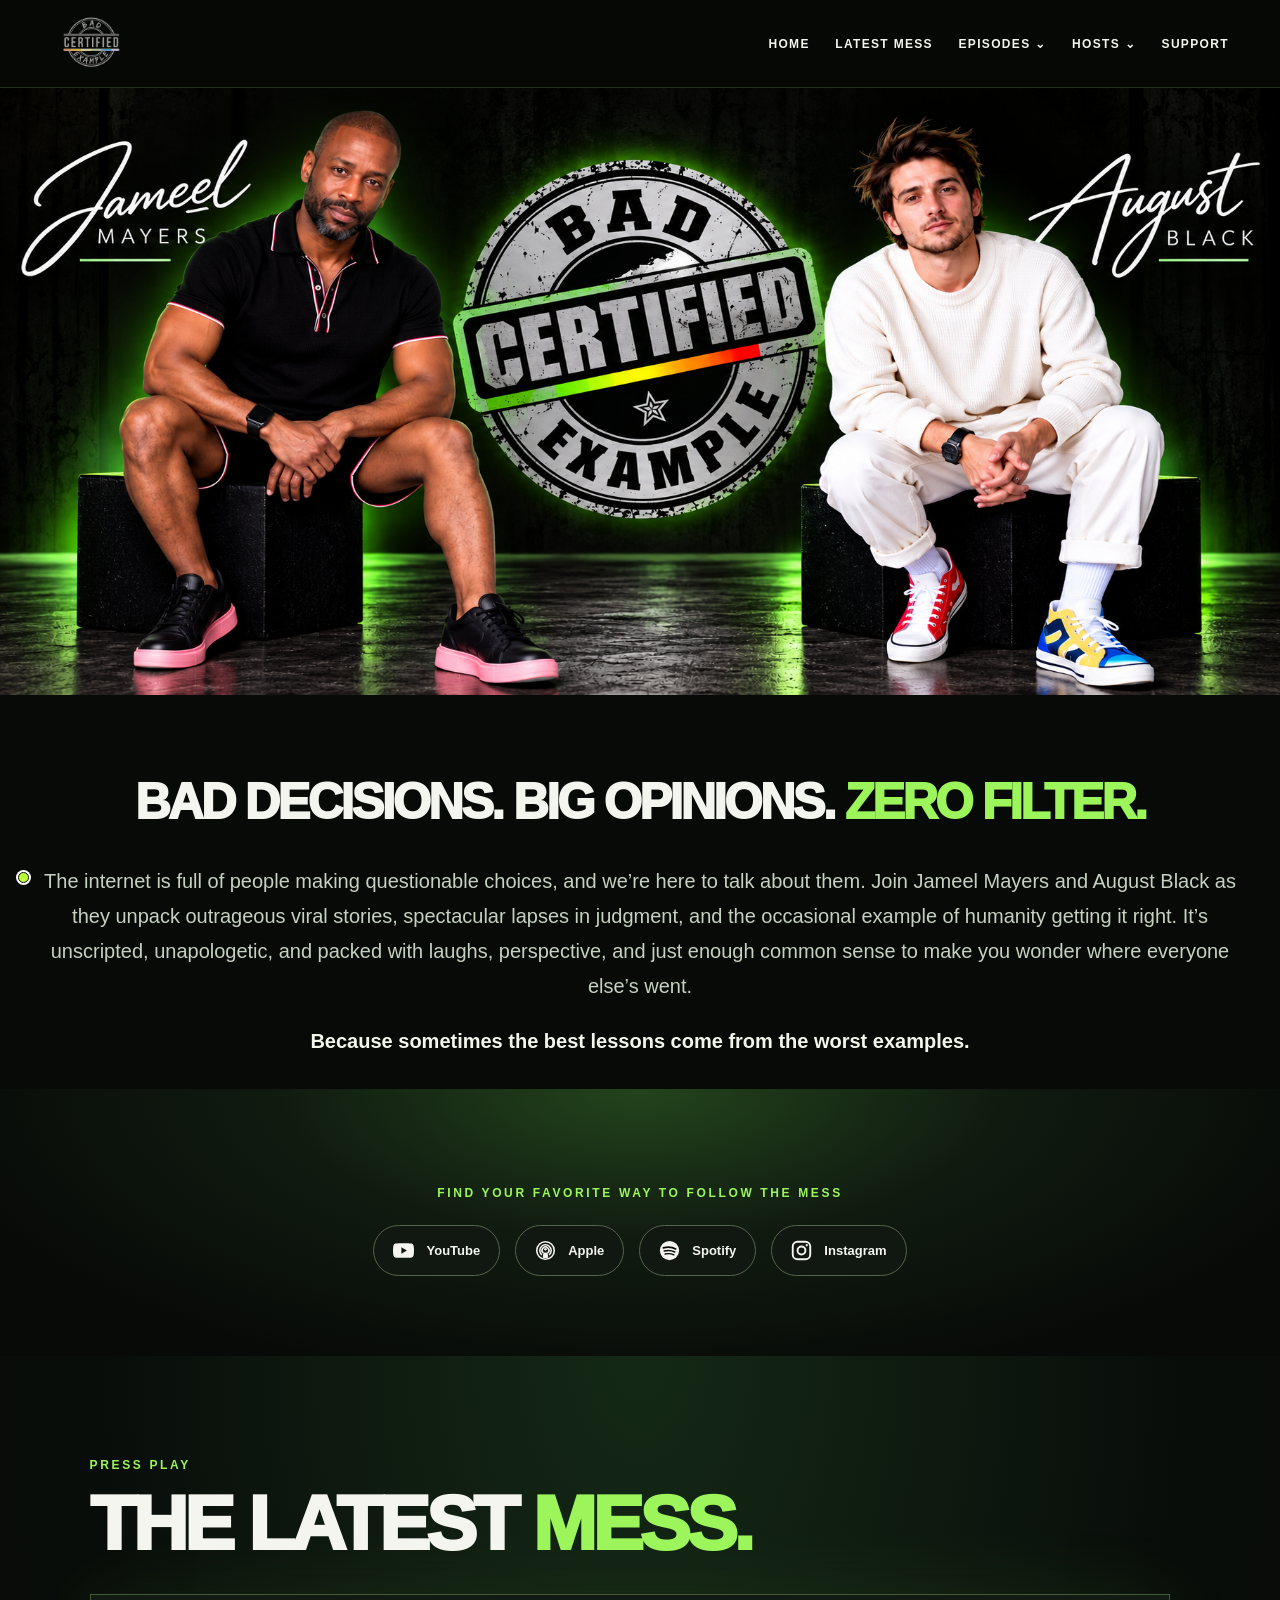
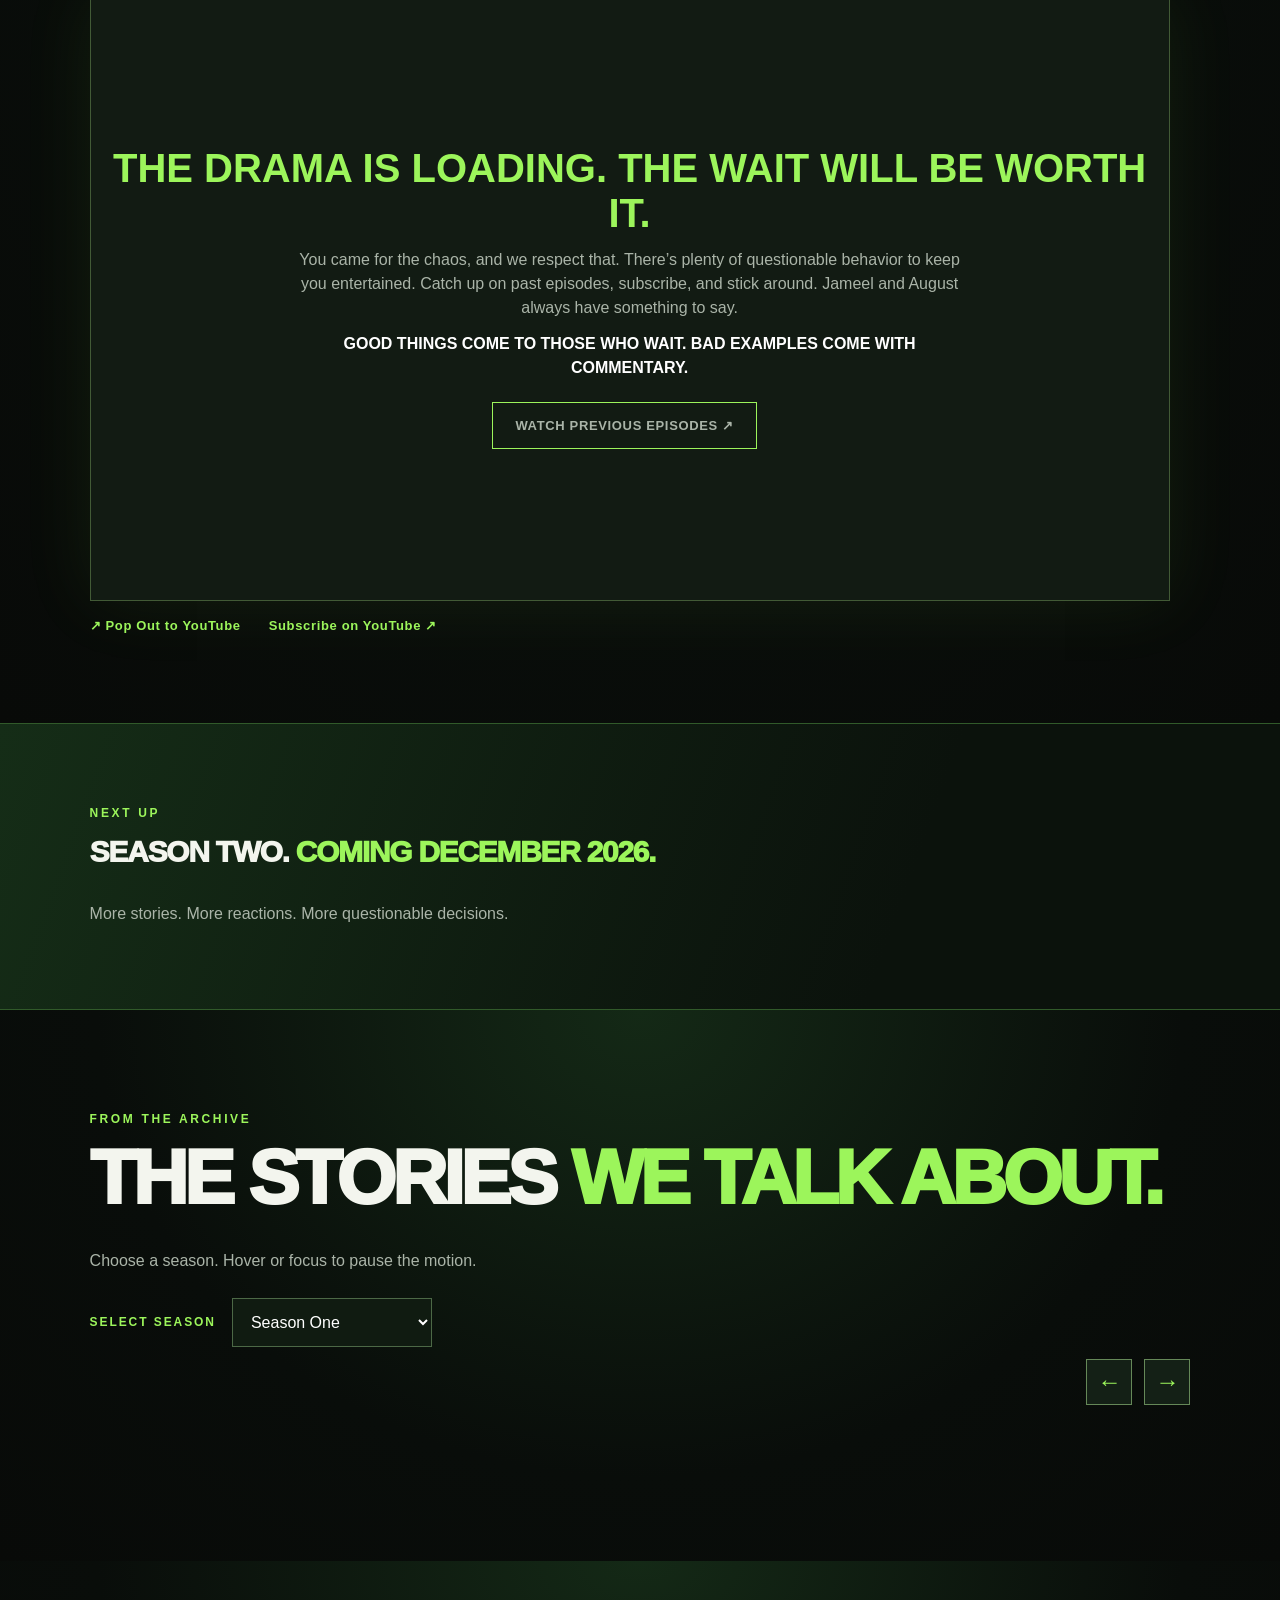
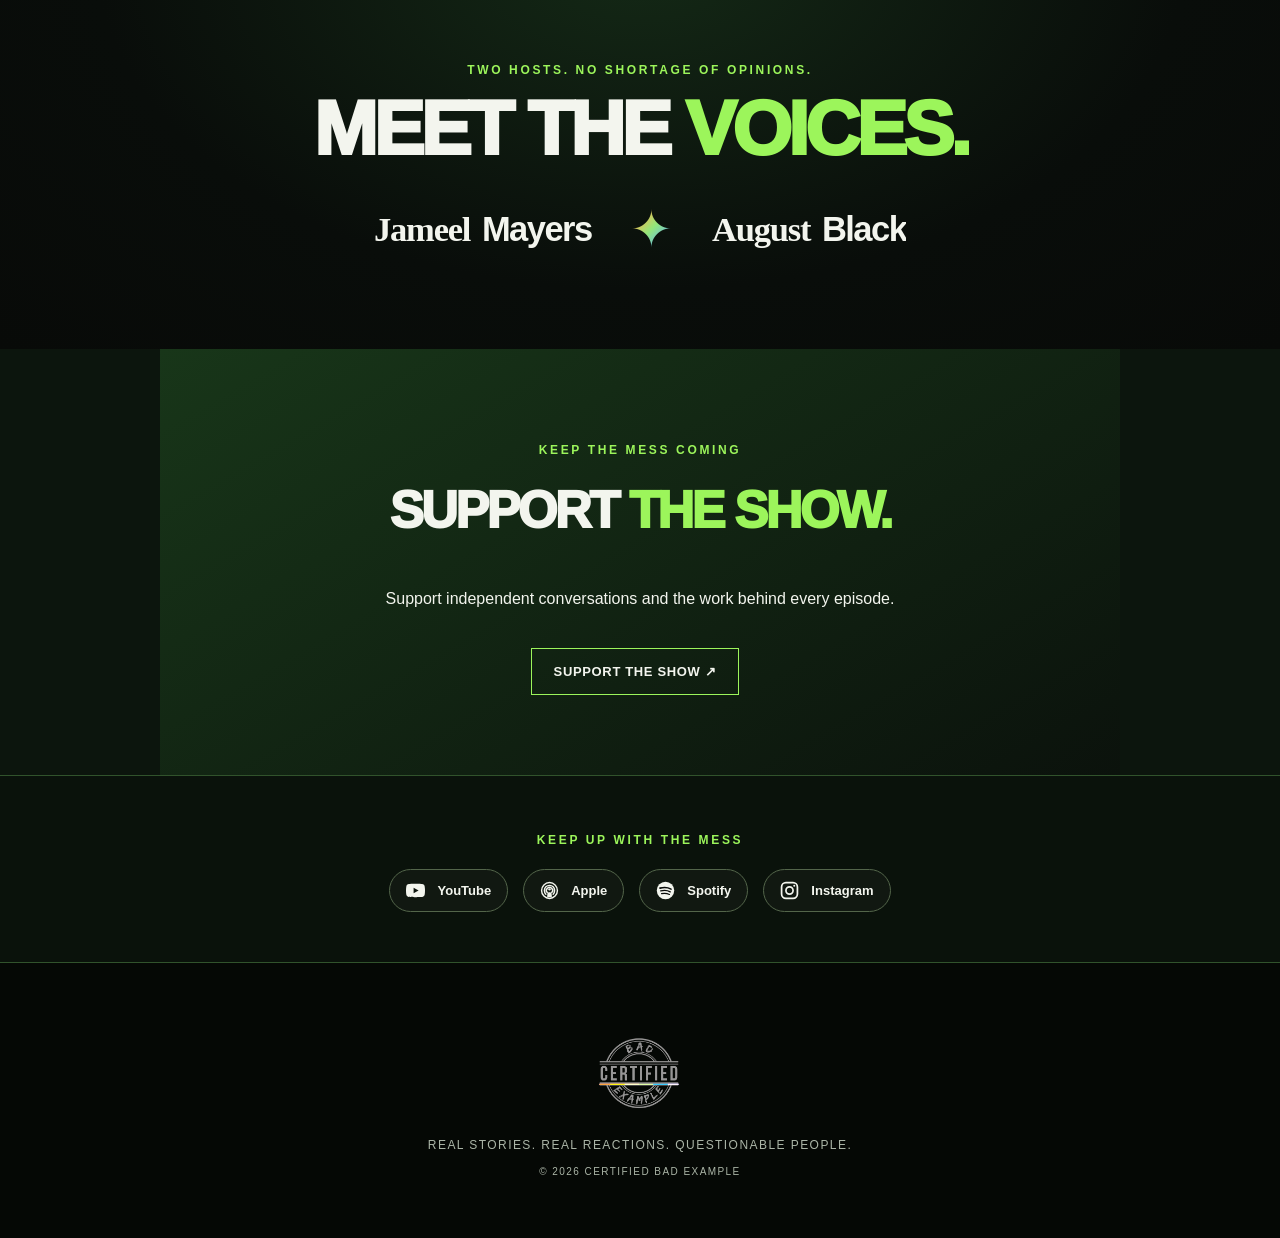
==== index.html @ 328d7a1f "Add files via upload" ====
<!doctype html><html lang="en"><head><meta charset="utf-8"><meta name="viewport" content="width=device-width,initial-scale=1"><meta name="theme-color" content="#080b09"><meta name="description" content="Certified Bad Example — Jameel Mayers and August Black react to real stories and questionable decisions."><title>Certified Bad Example | Podcast</title><link rel="stylesheet" href="styles.css"><link rel="icon" type="image/png" sizes="32x32" href="assets/favicon-32.png?v=14"><link rel="apple-touch-icon" href="assets/favicon-180.png?v=14"></head><body>
<header class="site-header"><a href="index.html#home" class="brand" aria-label="Certified Bad Example home"><img src="assets/logo.png" alt="Certified Bad Example logo"></a><button class="menu-toggle" aria-label="Toggle navigation" aria-controls="nav" aria-expanded="false">☰</button><nav id="nav" aria-label="Main navigation"><a href="index.html#home">Home</a><a href="index.html#latest">Latest Mess</a><div class="nav-group"><button class="nav-drop" type="button" aria-expanded="false" aria-haspopup="true">Episodes <span aria-hidden="true">⌄</span></button><div class="nav-sub" id="season-nav"><a href="index.html#stories">Browse episodes</a><a href="index.html#stories" data-season-nav="1">Season One</a></div></div><div class="nav-group"><button class="nav-drop" type="button" aria-expanded="false" aria-haspopup="true">Hosts <span aria-hidden="true">⌄</span></button><div class="nav-sub"><a class="host-name" href="jameel.html"><span class="first-name">Jameel</span> <span class="last-name">Mayers</span></a><a class="host-name" href="august.html"><span class="first-name">August</span> <span class="last-name">Black</span></a></div></div><a href="support.html">Support</a></nav></header>
<main id="home"><section class="hero reveal"><img class="hero-people" src="assets/hero-banner.png?v=14" alt="Jameel Mayers and August Black with the original Certified Bad Example logo"></section>
<section class="home-intro reveal"><h2>BAD DECISIONS. BIG OPINIONS. <em>ZERO FILTER.</em></h2><p>The internet is full of people making questionable choices, and we’re here to talk about them. Join Jameel Mayers and August Black as they unpack outrageous viral stories, spectacular lapses in judgment, and the occasional example of humanity getting it right. It’s unscripted, unapologetic, and packed with laughs, perspective, and just enough common sense to make you wonder where everyone else’s went.</p><p><strong>Because sometimes the best lessons come from the worst examples.</strong></p></section><section class="social-band reveal"><p>FIND YOUR FAVORITE WAY TO FOLLOW THE MESS</p><div class="socials"><a data-link="youtube" aria-label="YouTube" target="_blank" rel="noopener"><svg class="brand-icon" aria-hidden="true" viewBox="0 0 24 24"><use href="assets/icons.svg#youtube"></use></svg><span>YouTube</span></a><a data-link="apple" aria-label="Apple Podcasts" target="_blank" rel="noopener"><svg class="brand-icon" aria-hidden="true" viewBox="0 0 24 24"><use href="assets/icons.svg#apple"></use></svg><span>Apple</span></a><a data-link="spotify" aria-label="Spotify" target="_blank" rel="noopener"><svg class="brand-icon" aria-hidden="true" viewBox="0 0 24 24"><use href="assets/icons.svg#spotify"></use></svg><span>Spotify</span></a><a data-link="instagram" aria-label="Instagram" target="_blank" rel="noopener"><svg class="brand-icon" aria-hidden="true" viewBox="0 0 24 24"><use href="assets/icons.svg#instagram"></use></svg><span>Instagram</span></a></div></section>
<section class="section reveal" id="latest"><p class="eyebrow">PRESS PLAY</p><h1>THE LATEST <em>MESS.</em></h1><div class="video-shell" id="latest-video"><div class="video-placeholder"><strong>GETTING THE LATEST EPISODE…</strong><p><a data-link="youtube" target="_blank" rel="noopener" class="button">WATCH ON YOUTUBE ↗</a></p></div></div><div id="latest-actions" class="latest-actions"><a data-link="youtube" target="_blank" rel="noopener">↗ Pop Out to YouTube</a> <a href="https://www.youtube.com/@CertifiedBadExample_Podcast?sub_confirmation=1" target="_blank" rel="noopener">Subscribe on YouTube ↗</a></div></section>
<section class="season reveal"><p class="eyebrow">NEXT UP</p><h2>SEASON TWO. <em>COMING DECEMBER 2026.</em></h2><p>More stories. More reactions. More questionable decisions.</p></section>
<section class="section reveal" id="stories"><p class="eyebrow">FROM THE ARCHIVE</p><h2>THE STORIES <em>WE TALK ABOUT.</em></h2><p class="subtle">Choose a season. Hover or focus to pause the motion.</p><div class="season-picker"><label for="season-select">SELECT SEASON</label><select id="season-select" aria-label="Choose podcast season"><option value="1">Season One</option></select></div><div class="carousel-controls"><button type="button" id="episode-prev" aria-label="Previous episodes">←</button><button type="button" id="episode-next" aria-label="Next episodes">→</button></div><div class="marquee" aria-label="Podcast episode carousel" tabindex="0"><div class="marquee-track" id="episode-track"></div></div><p class="subtle" id="episode-status" role="status"></p></section>
<section class="section hosts reveal" id="hosts"><p class="eyebrow">TWO HOSTS. NO SHORTAGE OF OPINIONS.</p><h2>MEET THE <em>VOICES.</em></h2><div class="host-links"><a class="host-name" href="jameel.html"><span class="first-name">Jameel</span> <span class="last-name">Mayers</span></a><span class="queer-symbol" aria-hidden="true">✦</span><a class="host-name" href="august.html"><span class="first-name">August</span> <span class="last-name">Black</span></a></div></section>
<section class="bottom-grid single-panel"><div class="panel reveal" id="support"><p class="eyebrow">KEEP THE MESS COMING</p><h2>SUPPORT <em>THE SHOW.</em></h2><p>Support independent conversations and the work behind every episode.</p><a class="button" href="support.html">SUPPORT THE SHOW ↗</a></div></section></main>
<div class="footer-follow"><p class="eyebrow">KEEP UP WITH THE MESS</p><div class="socials footer-socials"><a data-link="youtube" aria-label="YouTube" target="_blank" rel="noopener"><svg class="brand-icon" aria-hidden="true" viewBox="0 0 24 24"><use href="assets/icons.svg#youtube"></use></svg><span>YouTube</span></a><a data-link="apple" aria-label="Apple Podcasts" target="_blank" rel="noopener"><svg class="brand-icon" aria-hidden="true" viewBox="0 0 24 24"><use href="assets/icons.svg#apple"></use></svg><span>Apple</span></a><a data-link="spotify" aria-label="Spotify" target="_blank" rel="noopener"><svg class="brand-icon" aria-hidden="true" viewBox="0 0 24 24"><use href="assets/icons.svg#spotify"></use></svg><span>Spotify</span></a><a data-link="instagram" aria-label="Instagram" target="_blank" rel="noopener"><svg class="brand-icon" aria-hidden="true" viewBox="0 0 24 24"><use href="assets/icons.svg#instagram"></use></svg><span>Instagram</span></a></div></div><footer><img src="assets/logo.png" alt="Certified Bad Example"><p>REAL STORIES. REAL REACTIONS. QUESTIONABLE PEOPLE.</p><small>© <span id="year"></span> CERTIFIED BAD EXAMPLE</small></footer><script src="site-config.js"></script><script src="script.js"></script><a href="/links/" aria-label="Open links page" title="Links" style="position:fixed;left:8px;bottom:8px;width:30px;height:30px;display:flex;align-items:center;justify-content:center;z-index:99999;text-decoration:none"><span aria-hidden="true" style="width:11px;height:11px;background:#b9ff39;border:1px solid #111;border-radius:50%;box-shadow:0 0 0 2px #fff;display:block"></span></a></body></html>
---- styles.css ----
:root{--bg:#080a08;--green:#9cf55b;--text:#f3f5ee;--muted:#aab4a8}*{box-sizing:border-box}html{scroll-behavior:smooth}body{margin:0;background:var(--bg);color:var(--text);font-family:Arial,Helvetica,sans-serif}a{color:inherit;text-decoration:none}.site-header{height:88px;display:flex;align-items:center;justify-content:space-between;padding:8px clamp(18px,4vw,70px);background:#070907ed;position:sticky;top:0;z-index:10;border-bottom:1px solid #24301f}.brand img{height:70px;width:82px;object-fit:contain;filter:brightness(1.75)}nav{display:flex;gap:clamp(10px,2vw,30px);align-items:center}nav a{font-size:12px;text-transform:uppercase;letter-spacing:.11em;font-weight:800}nav a:hover,.host-links a:hover{color:var(--green)}.menu-toggle{display:none}.hero{position:relative;line-height:0}.hero>img{width:100%;display:block}.hero-floor{position:absolute;left:0;right:0;bottom:-120px;height:190px;pointer-events:none;background:linear-gradient(180deg,transparent 0%,#264e1b77 27%,#18341770 55%,#080a08 100%);filter:blur(18px)}.social-band{position:relative;padding:85px 20px 80px;text-align:center;background:radial-gradient(ellipse at top,#23441c 0%,#101b10 40%,#080a08 80%)}.social-band>p,.eyebrow{color:var(--green);font-weight:800;letter-spacing:.22em;font-size:12px}.socials{display:flex;justify-content:center;gap:15px;flex-wrap:wrap;margin-top:25px}.socials a{display:flex;align-items:center;gap:12px;border:1px solid #53654a;padding:14px 19px;border-radius:40px;font-size:20px;background:#111811}.socials span{font-size:13px;font-weight:700}.socials a:hover,.button:hover{background:var(--green);color:#071007}.unconfigured{opacity:.55;cursor:default}.section{padding:90px clamp(22px,7vw,130px);background:radial-gradient(ellipse at 50% 0%,#142916 0%,#090d0a 60%,#080a08 100%)}h1,h2{font-size:clamp(38px,6vw,92px);line-height:.97;letter-spacing:-.055em;margin:14px 0 34px;font-weight:950}h1 em,h2 em{color:var(--green);font-style:normal}.video-shell{max-width:1080px;aspect-ratio:16/9;background:#121b13;border:1px solid #425a36;box-shadow:0 0 70px #80e84a15}.video-shell iframe{width:100%;height:100%;border:0}.video-placeholder{height:100%;display:flex;flex-direction:column;justify-content:center;align-items:center;text-align:center;padding:20px;color:var(--muted)}.video-placeholder strong{color:var(--text);font-size:clamp(20px,3vw,42px)}.video-placeholder p{max-width:470px;line-height:1.5}.season{padding:70px 7vw;background:linear-gradient(110deg,#152d17,#0b120c 70%);border-top:1px solid #315a2a;border-bottom:1px solid #315a2a}.season h2{font-size:clamp(35px,5vw,74px)}.season p:last-child{color:var(--muted)}.subtle{color:var(--muted);line-height:1.6}.marquee{overflow:hidden;mask-image:linear-gradient(90deg,transparent,#000 6%,#000 94%,transparent);padding:25px 0}.marquee-track{display:flex;width:max-content;gap:20px;animation:drift 65s linear infinite}.marquee:hover .marquee-track,.marquee:focus-within .marquee-track{animation-play-state:paused}.episode-card{display:flex;flex-direction:column;justify-content:space-between;flex:none;width:260px;min-height:200px;padding:25px;background:linear-gradient(140deg,#213e20,#0d150f 70%);border:1px solid #49683e;transition:transform .2s;outline-offset:4px}.episode-card small{font-size:11px;color:var(--green);letter-spacing:.1em}.episode-card strong{font-size:28px;line-height:1.1}.episode-card:hover,.episode-card:focus{animation:giggle .38s ease-in-out 2;border-color:var(--green)}@keyframes drift{to{transform:translateX(-50%)}}@keyframes giggle{0%,100%{transform:rotate(0)}25%{transform:rotate(-2deg) translateY(-4px)}75%{transform:rotate(2deg) translateY(-3px)}}.hosts{text-align:center}.host-links{display:flex;justify-content:center;gap:clamp(20px,6vw,100px);flex-wrap:wrap}.host-links a{font-family:Georgia,serif;font-style:italic;font-size:clamp(26px,4vw,56px)}.host-links span{font-style:normal;font-size:.65em;letter-spacing:.09em}.bottom-grid{display:grid;grid-template-columns:1fr 1fr}.panel{padding:80px 7vw;min-height:380px;background:linear-gradient(150deg,#183619,#0b120c)}.panel+ .panel{background:#111611}.panel h2{font-size:clamp(38px,4vw,64px)}.panel p{line-height:1.6}.button{display:inline-block;border:1px solid var(--green);padding:15px 22px;margin:10px 10px 0 0;font-size:13px;font-weight:800;letter-spacing:.05em}.support-links{display:flex;flex-wrap:wrap}footer{text-align:center;padding:60px 20px;border-top:1px solid #31532c;background:#050805;color:#abb5a7;font-size:12px;letter-spacing:.12em}footer img{width:100px;filter:brightness(1.7)}.reveal{transition:opacity .8s ease,filter .8s ease,transform .8s ease;opacity:.35;filter:blur(5px);transform:translateY(18px)}.reveal.in-view{opacity:1;filter:blur(0);transform:translateY(0)}.inner{max-width:760px;margin:70px auto;padding:0 24px}.inner p{color:var(--muted);line-height:1.7}.back{color:var(--green);font-weight:bold}.form-grid{display:grid;gap:20px}label{display:grid;gap:7px;font-weight:700}input,select,textarea{width:100%;padding:14px;background:#101b11;border:1px solid #4c6846;color:white;font:inherit}textarea{min-height:110px}button.button{color:white;background:transparent;cursor:pointer}button.button:hover{color:black;background:var(--green)}@media(max-width:760px){.site-header{height:76px}.brand img{height:60px}.menu-toggle{display:block;color:white;background:none;border:0;font-size:25px}nav{display:none;position:absolute;top:76px;left:0;right:0;background:#0b130b;padding:24px;flex-direction:column;align-items:stretch}nav.open{display:flex}.hero-floor{bottom:-75px;height:110px}.social-band{padding:55px 15px}.section{padding:65px 22px}.bottom-grid{grid-template-columns:1fr}.panel{padding:55px 22px;min-height:0}.episode-card{width:210px;min-height:175px}.episode-card strong{font-size:23px}}@media(prefers-reduced-motion:reduce){*,*:before,*:after{animation:none!important;transition:none!important;scroll-behavior:auto!important}.reveal{opacity:1;filter:none;transform:none}}

/* V06 navigation, official platform marks, archive artwork and responsive interactions */
.nav-group{position:relative}.nav-drop{border:0;background:none;color:inherit;font:800 12px Arial,sans-serif;letter-spacing:.11em;text-transform:uppercase;cursor:pointer;padding:14px 0}.nav-drop:hover,.nav-drop[aria-expanded="true"]{color:var(--green)}.nav-sub{display:none;position:absolute;top:100%;left:-15px;min-width:190px;padding:10px;background:#101a10;border:1px solid #45653a;box-shadow:0 12px 30px #0008;z-index:12}.nav-group.open .nav-sub{display:grid;animation:menuIn .16s ease-out}.nav-sub a{padding:12px 14px;white-space:nowrap}.nav-sub a:hover{background:#223b20}@keyframes menuIn{from{opacity:0;transform:translateY(-5px)}to{opacity:1;transform:translateY(0)}}
.brand-icon{width:21px;height:21px;display:block;flex:none}.socials a{font-size:14px;transition:background .2s,color .2s,transform .2s}.socials a:hover{transform:translateY(-2px)}.footer-follow{padding:45px 20px 50px;text-align:center;background:#0a120b;border-top:1px solid #31532c}.footer-socials{margin-top:22px}.footer-socials a{padding:11px 16px}.footer-socials .brand-icon{width:19px;height:19px}
.season-picker{display:flex;align-items:center;gap:16px;flex-wrap:wrap;margin-top:24px}.season-picker label{color:var(--green);font-size:12px;letter-spacing:.16em}.season-picker select{width:auto;min-width:200px;border-radius:0;cursor:pointer}.marquee-track.no-motion{animation:none}.episode-card{padding:0;width:295px;min-height:360px;justify-content:flex-start;overflow:hidden}.episode-art{width:100%;height:165px;background:radial-gradient(circle at 50% 50%,#355e2c,#0d140d);overflow:hidden}.episode-art img{width:100%;height:100%;object-fit:cover;display:block}.episode-copy{padding:18px 19px 22px;display:grid;gap:12px}.episode-card strong{font-size:22px;line-height:1.14}.episode-card p{font-size:13px;color:var(--muted);line-height:1.45;margin:0;display:-webkit-box;-webkit-line-clamp:3;-webkit-box-orient:vertical;overflow:hidden}.host-links a{font-style:normal;font-family:Georgia,serif;font-weight:600;display:inline-flex;align-items:center;gap:15px}.host-links .queer-symbol{font-size:.65em;letter-spacing:0;color:var(--green);background:linear-gradient(135deg,#ff5e67,#f9b74d,#92e67a,#65b9ed,#a77afa);background-clip:text;-webkit-background-clip:text;-webkit-text-fill-color:transparent}
@media(max-width:760px){.nav-group{width:100%}.nav-drop{text-align:left;width:100%}.nav-sub{position:static;box-shadow:none;margin:4px 0 8px}.episode-card{width:245px;min-height:335px}.episode-art{height:140px}.host-links a{font-size:clamp(24px,6vw,36px)}}

/* V07 */
.home-intro{max-width:1050px;margin:0 auto;padding:65px 25px 10px;text-align:center}.home-intro h2{font-size:clamp(28px,4vw,54px);line-height:1.12}.home-intro p{font-size:clamp(16px,1.6vw,20px);line-height:1.75;color:#c6d1c1}.home-intro strong{color:#f2f6eb}.latest-actions{display:flex;gap:28px;flex-wrap:wrap;margin-top:17px}.latest-actions a,.follow-links a{color:var(--green);font-weight:800;font-size:13px;letter-spacing:.05em}.latest-actions a:hover,.follow-links a:hover{text-decoration:underline}.host-links{align-items:center;gap:clamp(15px,3vw,45px)}.host-links>.queer-symbol{font-size:clamp(35px,4vw,66px);background:linear-gradient(135deg,#ff5e67,#f9b74d,#92e67a,#65b9ed,#a77afa);background-clip:text;-webkit-background-clip:text;-webkit-text-fill-color:transparent}.host-links a{font-size:clamp(27px,3.7vw,54px)}.episode-card{width:235px;min-height:290px}.episode-art{height:150px}.episode-art img{object-fit:contain}.episode-copy{padding:12px 14px 15px;gap:8px}.episode-card strong{font-size:18px}.episode-card p{font-size:12px}.inner.wide{max-width:980px}.inner h3{color:var(--green);font-size:clamp(18px,2.4vw,28px);line-height:1.3}.inner>p{font-size:17px}.fields-grid{display:grid;grid-template-columns:repeat(2,minmax(0,1fr));gap:22px}.fields-grid .span-2{grid-column:1/-1}.fields-grid label{font-size:14px}.fields-grid textarea{min-height:150px;resize:vertical}.fields-grid input,.fields-grid textarea,.fields-grid select{border-radius:3px}.follow-links{display:flex;flex-direction:column;gap:14px;padding:22px 0}.fineprint{font-size:13px!important}.form-status{color:var(--green)!important}.captcha-wrap{margin-top:8px}.captcha-hint{font-size:12px!important}.hp{position:absolute;left:-9999px;width:1px;height:1px;overflow:hidden}.submission-toast{position:fixed;left:clamp(12px,4vw,60px);right:clamp(12px,4vw,60px);bottom:20px;max-width:850px;margin:auto;padding:26px 50px 26px 28px;background:#142315;border:1px solid var(--green);box-shadow:0 10px 50px #000c;z-index:99;transform:translateY(calc(100% + 40px));opacity:0;pointer-events:none;transition:transform .4s,opacity .4s}.submission-toast.visible{transform:translateY(0);opacity:1;pointer-events:auto}.submission-toast strong{color:var(--green);font-size:19px}.submission-toast p{line-height:1.6;margin-bottom:0}.submission-toast a{color:var(--green);text-decoration:underline}.toast-close{position:absolute;top:8px;right:13px;font-size:28px;background:none;color:white;border:0;cursor:pointer}button:disabled{opacity:.6;cursor:wait}
@media(max-width:760px){.host-links{flex-direction:column;gap:5px}.fields-grid{grid-template-columns:1fr}.fields-grid .span-2{grid-column:auto}.latest-actions{gap:16px}.submission-toast{padding:18px 34px 18px 18px;max-height:70vh;overflow:auto}}

/* V08: accessible, resilient layout */
.home-intro{max-width:none;width:100%;padding-inline:clamp(12px,2vw,35px)}
.home-intro h2{white-space:nowrap;letter-spacing:-.055em;font-size:clamp(9px,3.85vw,75px);margin-inline:auto}
.bottom-grid.single-panel{display:flex;justify-content:center;background:#0c150d}.bottom-grid.single-panel .panel{width:min(100%,960px);min-height:300px;display:flex;flex-direction:column;align-items:center;text-align:center;justify-content:center}.bottom-grid.single-panel .panel p{max-width:630px}.bottom-grid.single-panel .panel .button{margin-top:20px}
.host-links{flex-wrap:nowrap}.host-links .host-name{display:inline-flex;gap:.22em;white-space:nowrap;transform-origin:center;will-change:transform}.host-links .first-name{font-family:Georgia,serif;font-style:italic;font-weight:700}.host-links .last-name{font-family:Arial,Helvetica,sans-serif;font-style:normal;font-weight:900;letter-spacing:-.055em}.host-links .host-name:hover,.host-links .host-name:focus-visible{animation:host-spin 1.2s ease-in-out 1}.host-links .queer-symbol{flex:none}@keyframes host-spin{to{transform:rotate(720deg)}}
.marquee{overflow-x:auto;overflow-y:hidden;scrollbar-width:thin;mask-image:none;scroll-snap-type:x proximity}.marquee-track{width:max-content;animation:none!important;gap:16px;transform:none!important}.episode-card{scroll-snap-align:start;flex:none;width:235px;min-height:290px}.episode-art{height:150px}.episode-art img{object-fit:contain}.carousel-controls{display:flex;justify-content:flex-end;gap:12px;margin-top:12px}.carousel-controls button{border:1px solid #658858;background:#142016;color:var(--green);width:46px;height:46px;font-size:24px;cursor:pointer}.carousel-controls button:hover{background:var(--green);color:#071007}
.video-placeholder{gap:12px}.video-placeholder strong{font-size:clamp(20px,3.2vw,40px);color:var(--green)}.video-placeholder p{margin:0;max-width:680px}.video-placeholder .video-tagline{color:white;font-weight:800}.video-placeholder .button{margin-top:10px}
@media(max-width:760px){.host-links{flex-direction:column;gap:9px}.host-links .host-name{font-size:clamp(24px,6vw,38px)}.home-intro h2{font-size:clamp(9px,3.75vw,30px)}.bottom-grid.single-panel .panel{padding:65px 22px}}
@media(prefers-reduced-motion:reduce){.host-links .host-name:hover,.host-links .host-name:focus-visible{animation:none}}
/* Content must remain visible even if observer scripts or animation initialization fail. */
.reveal{opacity:1!important;filter:none!important;transform:none!important}

/* V09 cinematic host names */
.host-links .host-name{position:relative;overflow:hidden;isolation:isolate;font-size:clamp(28px,4.15vw,62px);text-decoration:none;animation:none!important;transition:filter .25s ease}
.host-links .first-name{font-family:Georgia,'Times New Roman',serif;font-style:normal;font-weight:700;letter-spacing:-.035em}
.host-links .last-name{font-family:'Arial Narrow',Impact,Arial,sans-serif;font-style:normal;font-weight:800;letter-spacing:-.045em}
.host-links .host-name::after{content:'';position:absolute;inset:0;pointer-events:none;background:linear-gradient(105deg,transparent 35%,rgba(255,249,214,.05) 43%,rgba(255,242,183,.72) 49%,rgba(255,255,255,.85) 50%,rgba(255,242,183,.15) 56%,transparent 64%);transform:translateX(-160%);mix-blend-mode:screen}
.host-links .host-name:hover::after,.host-links .host-name:focus-visible::after{animation:host-shimmer 1.2s ease-out 1}
@keyframes host-shimmer{from{transform:translateX(-160%)}to{transform:translateX(160%)}}
/* V09 announcement */
.season h2{font-size:clamp(10px,2.35vw,37px);white-space:nowrap;letter-spacing:-.045em;line-height:1.2}
.hero{position:relative}.hero-people{display:block;width:100%;height:auto}
/* Host profile headings always stay on a single line within the content width */
.inner.wide h3{white-space:nowrap;font-size:clamp(8px,1.95vw,22px);letter-spacing:-.025em}
/* Host-to-host navigation */
.host-crosslink{margin-top:48px;padding:22px 0;border-top:1px solid #31532c;display:flex;align-items:center;gap:18px;text-decoration:none;color:#f2f6eb;font-weight:800;font-size:clamp(13px,1.5vw,19px);line-height:1.35}
.host-crosslink img{width:70px;height:70px;border-radius:50%;object-fit:cover;object-position:center;border:1px solid #6ae73f}
.host-crosslink span{position:relative;overflow:hidden}.host-crosslink:hover,.host-crosslink:focus-visible{color:var(--green)}
@media(max-width:760px){.host-links .host-name{font-size:clamp(26px,6vw,38px)}.season h2{font-size:clamp(9px,2.65vw,22px)}.inner.wide h3{font-size:clamp(8px,2vw,16px)}}
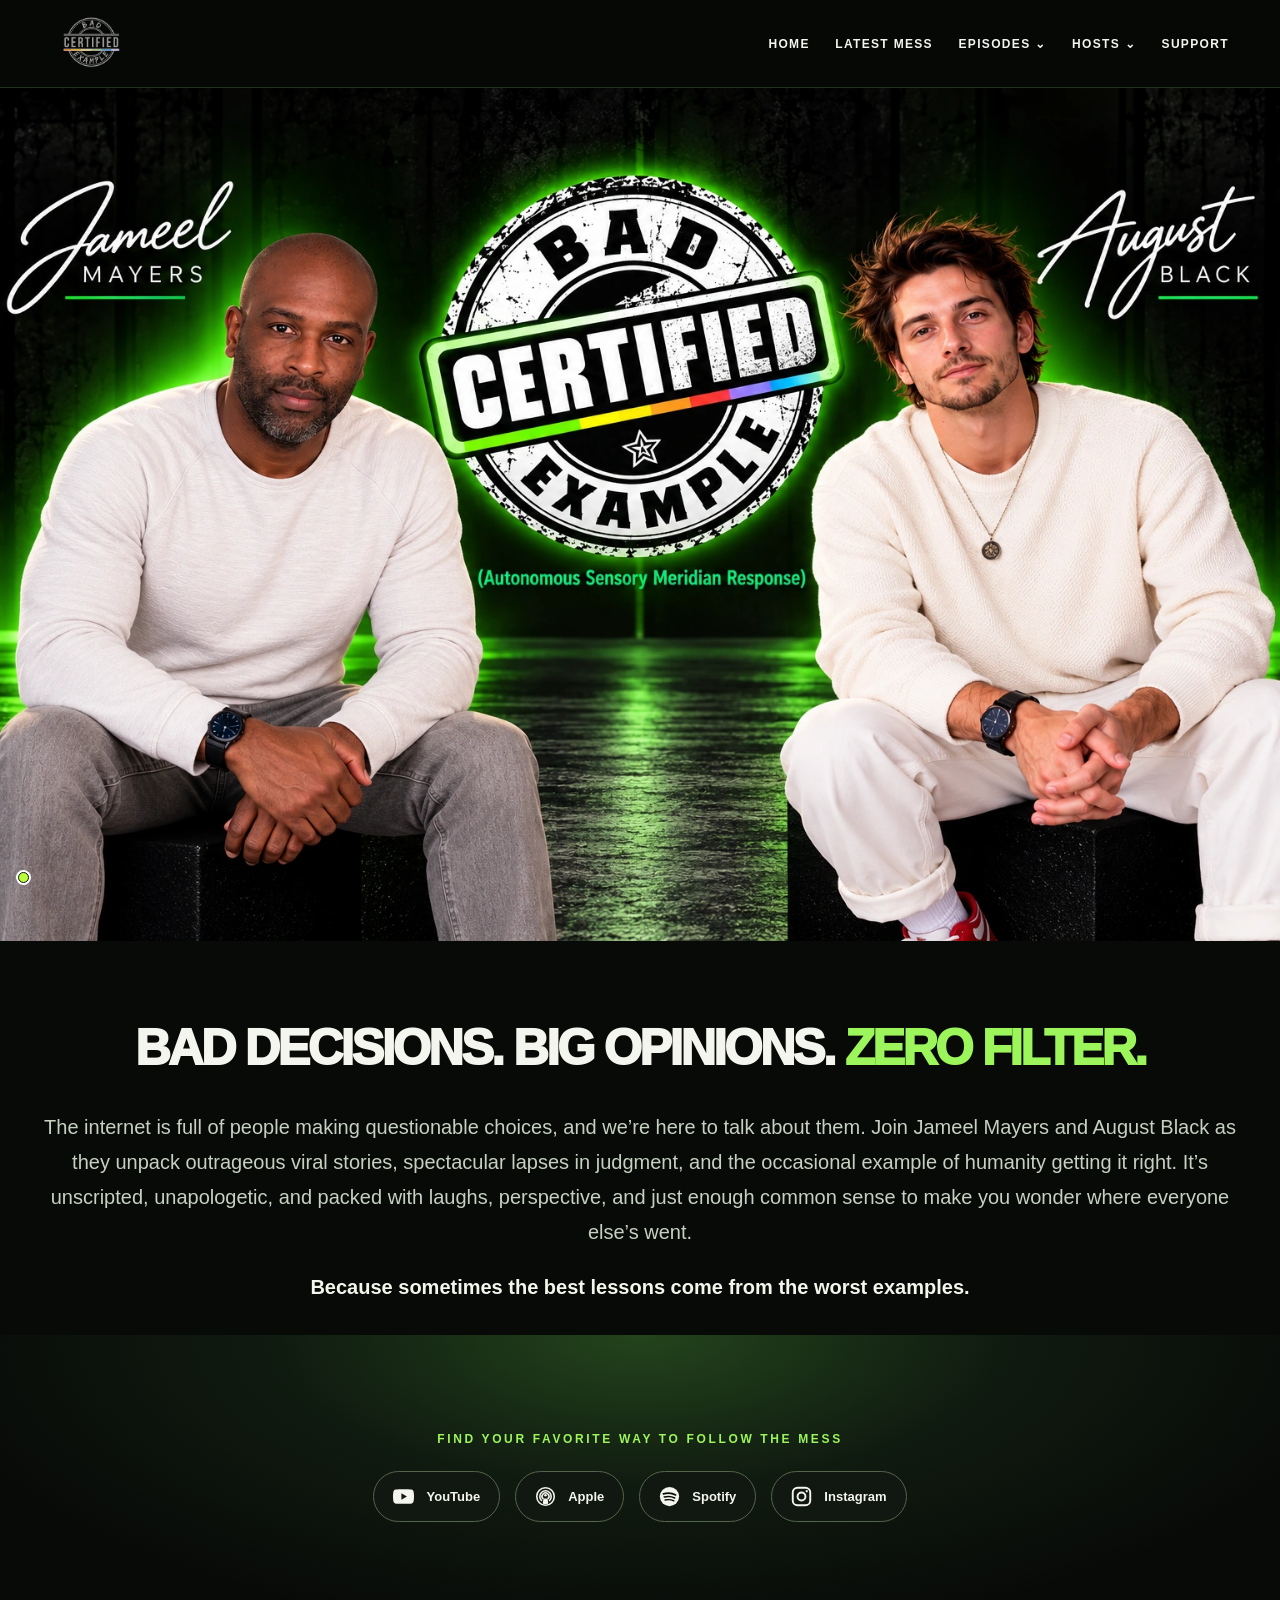
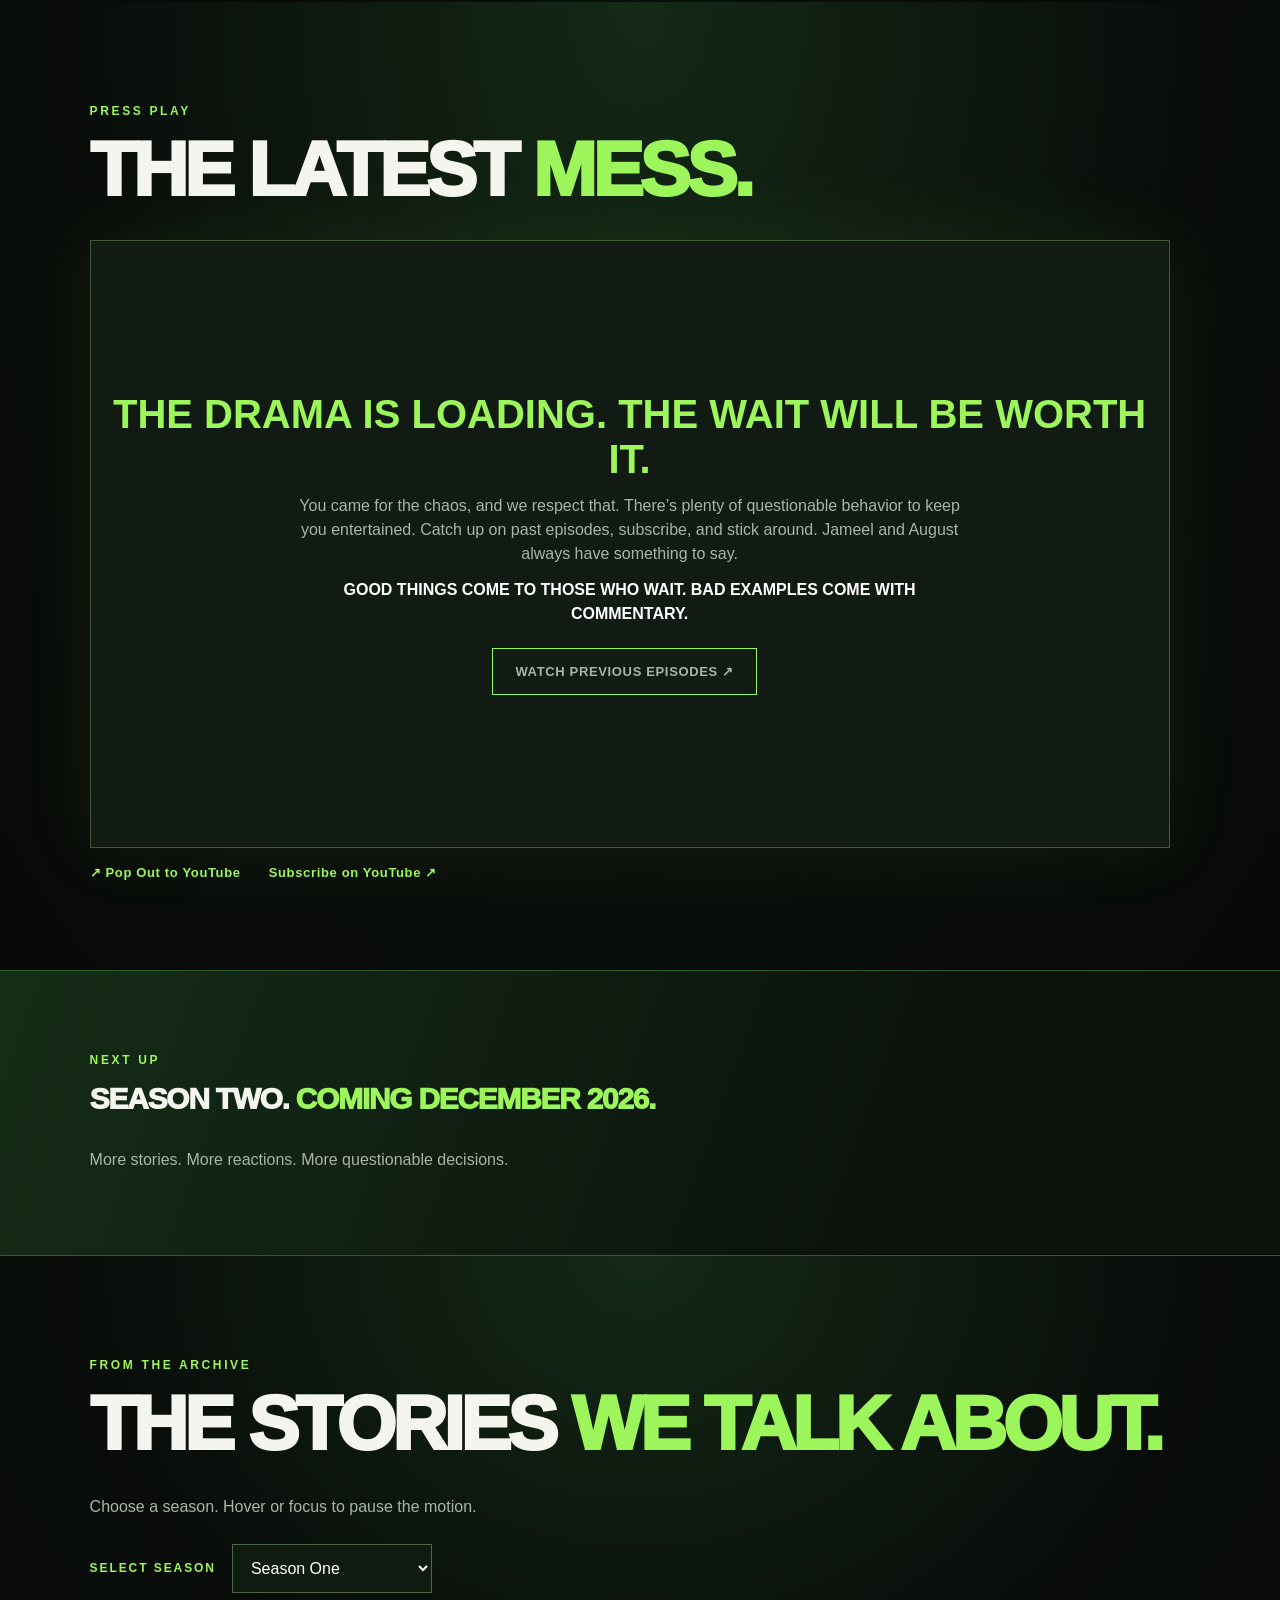
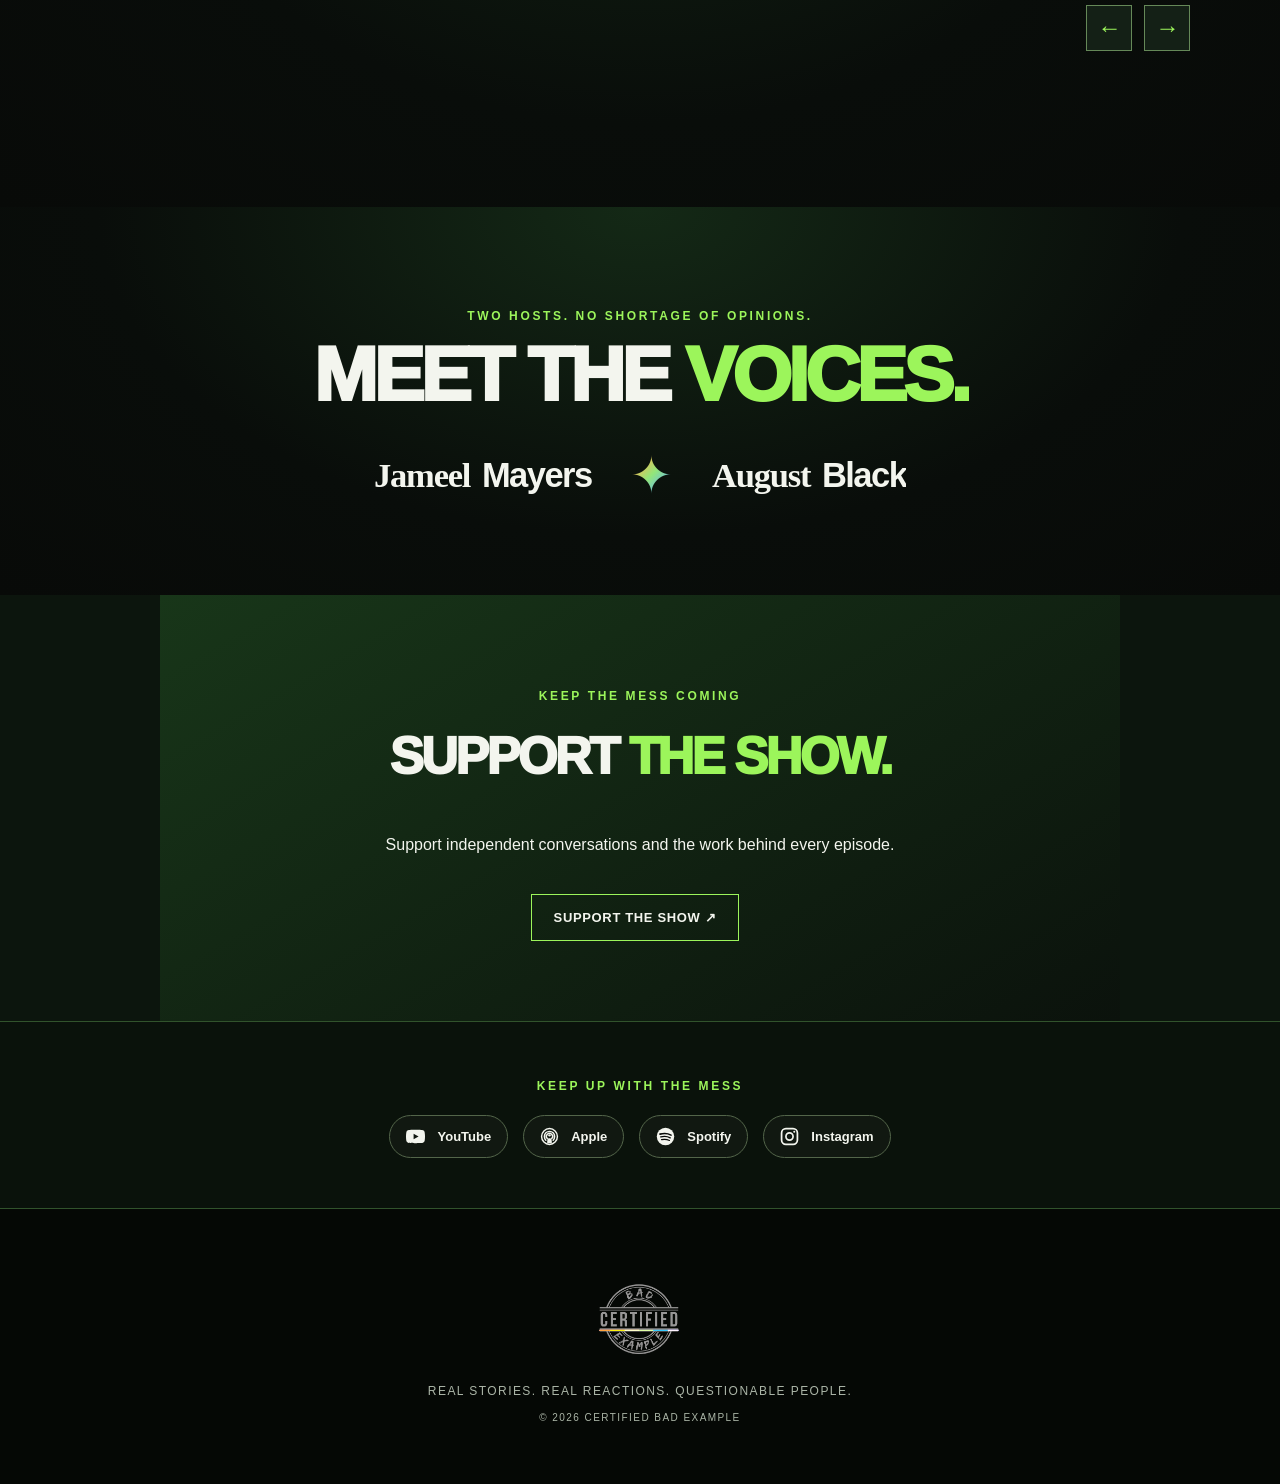
==== commit da5a0618: "Add files via upload" ====
--- a/index.html
+++ b/index.html
@@ -1,6 +1,6 @@
 <!doctype html><html lang="en"><head><meta charset="utf-8"><meta name="viewport" content="width=device-width,initial-scale=1"><meta name="theme-color" content="#080b09"><meta name="description" content="Certified Bad Example — Jameel Mayers and August Black react to real stories and questionable decisions."><title>Certified Bad Example | Podcast</title><link rel="stylesheet" href="styles.css"><link rel="icon" type="image/png" sizes="32x32" href="assets/favicon-32.png?v=14"><link rel="apple-touch-icon" href="assets/favicon-180.png?v=14"></head><body>
 <header class="site-header"><a href="index.html#home" class="brand" aria-label="Certified Bad Example home"><img src="assets/logo.png" alt="Certified Bad Example logo"></a><button class="menu-toggle" aria-label="Toggle navigation" aria-controls="nav" aria-expanded="false">☰</button><nav id="nav" aria-label="Main navigation"><a href="index.html#home">Home</a><a href="index.html#latest">Latest Mess</a><div class="nav-group"><button class="nav-drop" type="button" aria-expanded="false" aria-haspopup="true">Episodes <span aria-hidden="true">⌄</span></button><div class="nav-sub" id="season-nav"><a href="index.html#stories">Browse episodes</a><a href="index.html#stories" data-season-nav="1">Season One</a></div></div><div class="nav-group"><button class="nav-drop" type="button" aria-expanded="false" aria-haspopup="true">Hosts <span aria-hidden="true">⌄</span></button><div class="nav-sub"><a class="host-name" href="jameel.html"><span class="first-name">Jameel</span> <span class="last-name">Mayers</span></a><a class="host-name" href="august.html"><span class="first-name">August</span> <span class="last-name">Black</span></a></div></div><a href="support.html">Support</a></nav></header>
-<main id="home"><section class="hero reveal"><img class="hero-people" src="assets/hero-banner.png?v=14" alt="Jameel Mayers and August Black with the original Certified Bad Example logo"></section>
+<main id="home"><section class="hero reveal"><img class="hero-people" src="assets/hero-banner.webp?v=15" alt="Jameel Mayers and August Black with the original Certified Bad Example logo"></section>
 <section class="home-intro reveal"><h2>BAD DECISIONS. BIG OPINIONS. <em>ZERO FILTER.</em></h2><p>The internet is full of people making questionable choices, and we’re here to talk about them. Join Jameel Mayers and August Black as they unpack outrageous viral stories, spectacular lapses in judgment, and the occasional example of humanity getting it right. It’s unscripted, unapologetic, and packed with laughs, perspective, and just enough common sense to make you wonder where everyone else’s went.</p><p><strong>Because sometimes the best lessons come from the worst examples.</strong></p></section><section class="social-band reveal"><p>FIND YOUR FAVORITE WAY TO FOLLOW THE MESS</p><div class="socials"><a data-link="youtube" aria-label="YouTube" target="_blank" rel="noopener"><svg class="brand-icon" aria-hidden="true" viewBox="0 0 24 24"><use href="assets/icons.svg#youtube"></use></svg><span>YouTube</span></a><a data-link="apple" aria-label="Apple Podcasts" target="_blank" rel="noopener"><svg class="brand-icon" aria-hidden="true" viewBox="0 0 24 24"><use href="assets/icons.svg#apple"></use></svg><span>Apple</span></a><a data-link="spotify" aria-label="Spotify" target="_blank" rel="noopener"><svg class="brand-icon" aria-hidden="true" viewBox="0 0 24 24"><use href="assets/icons.svg#spotify"></use></svg><span>Spotify</span></a><a data-link="instagram" aria-label="Instagram" target="_blank" rel="noopener"><svg class="brand-icon" aria-hidden="true" viewBox="0 0 24 24"><use href="assets/icons.svg#instagram"></use></svg><span>Instagram</span></a></div></section>
 <section class="section reveal" id="latest"><p class="eyebrow">PRESS PLAY</p><h1>THE LATEST <em>MESS.</em></h1><div class="video-shell" id="latest-video"><div class="video-placeholder"><strong>GETTING THE LATEST EPISODE…</strong><p><a data-link="youtube" target="_blank" rel="noopener" class="button">WATCH ON YOUTUBE ↗</a></p></div></div><div id="latest-actions" class="latest-actions"><a data-link="youtube" target="_blank" rel="noopener">↗ Pop Out to YouTube</a> <a href="https://www.youtube.com/@CertifiedBadExample_Podcast?sub_confirmation=1" target="_blank" rel="noopener">Subscribe on YouTube ↗</a></div></section>
 <section class="season reveal"><p class="eyebrow">NEXT UP</p><h2>SEASON TWO. <em>COMING DECEMBER 2026.</em></h2><p>More stories. More reactions. More questionable decisions.</p></section>
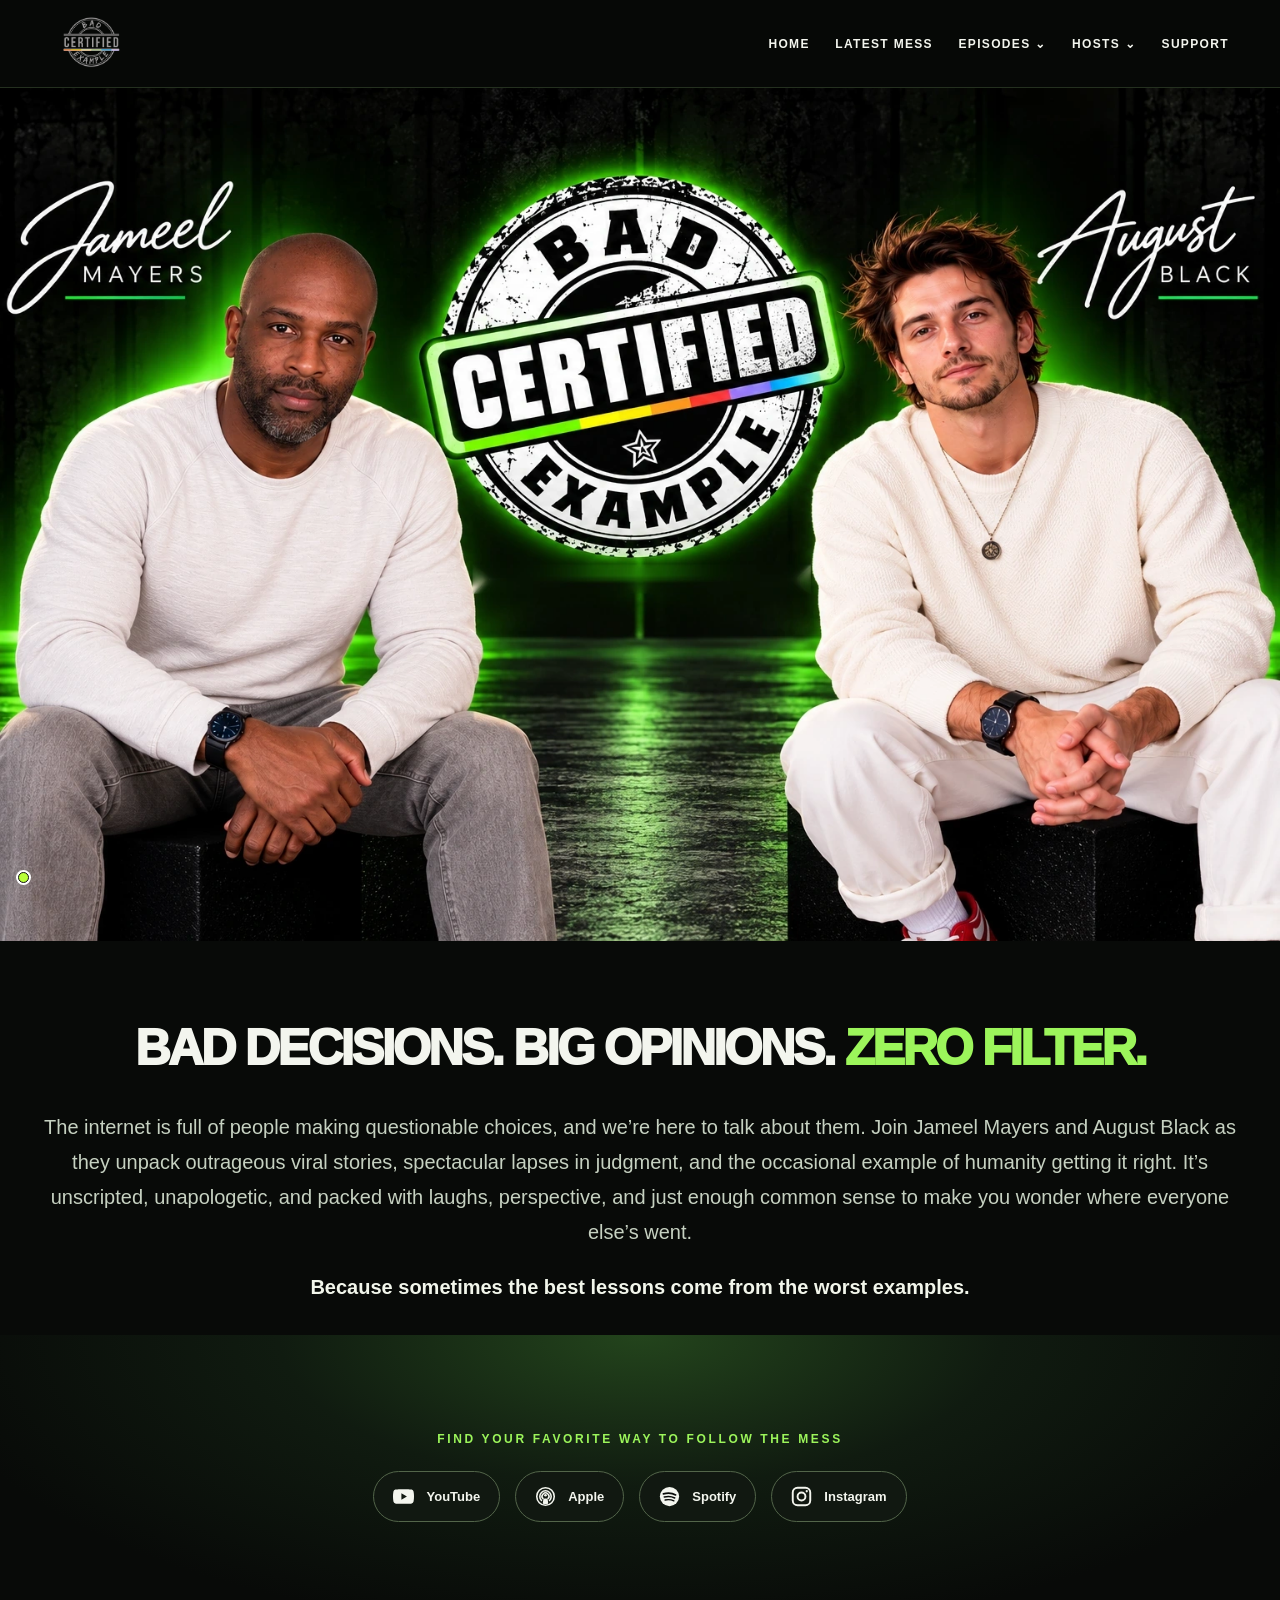
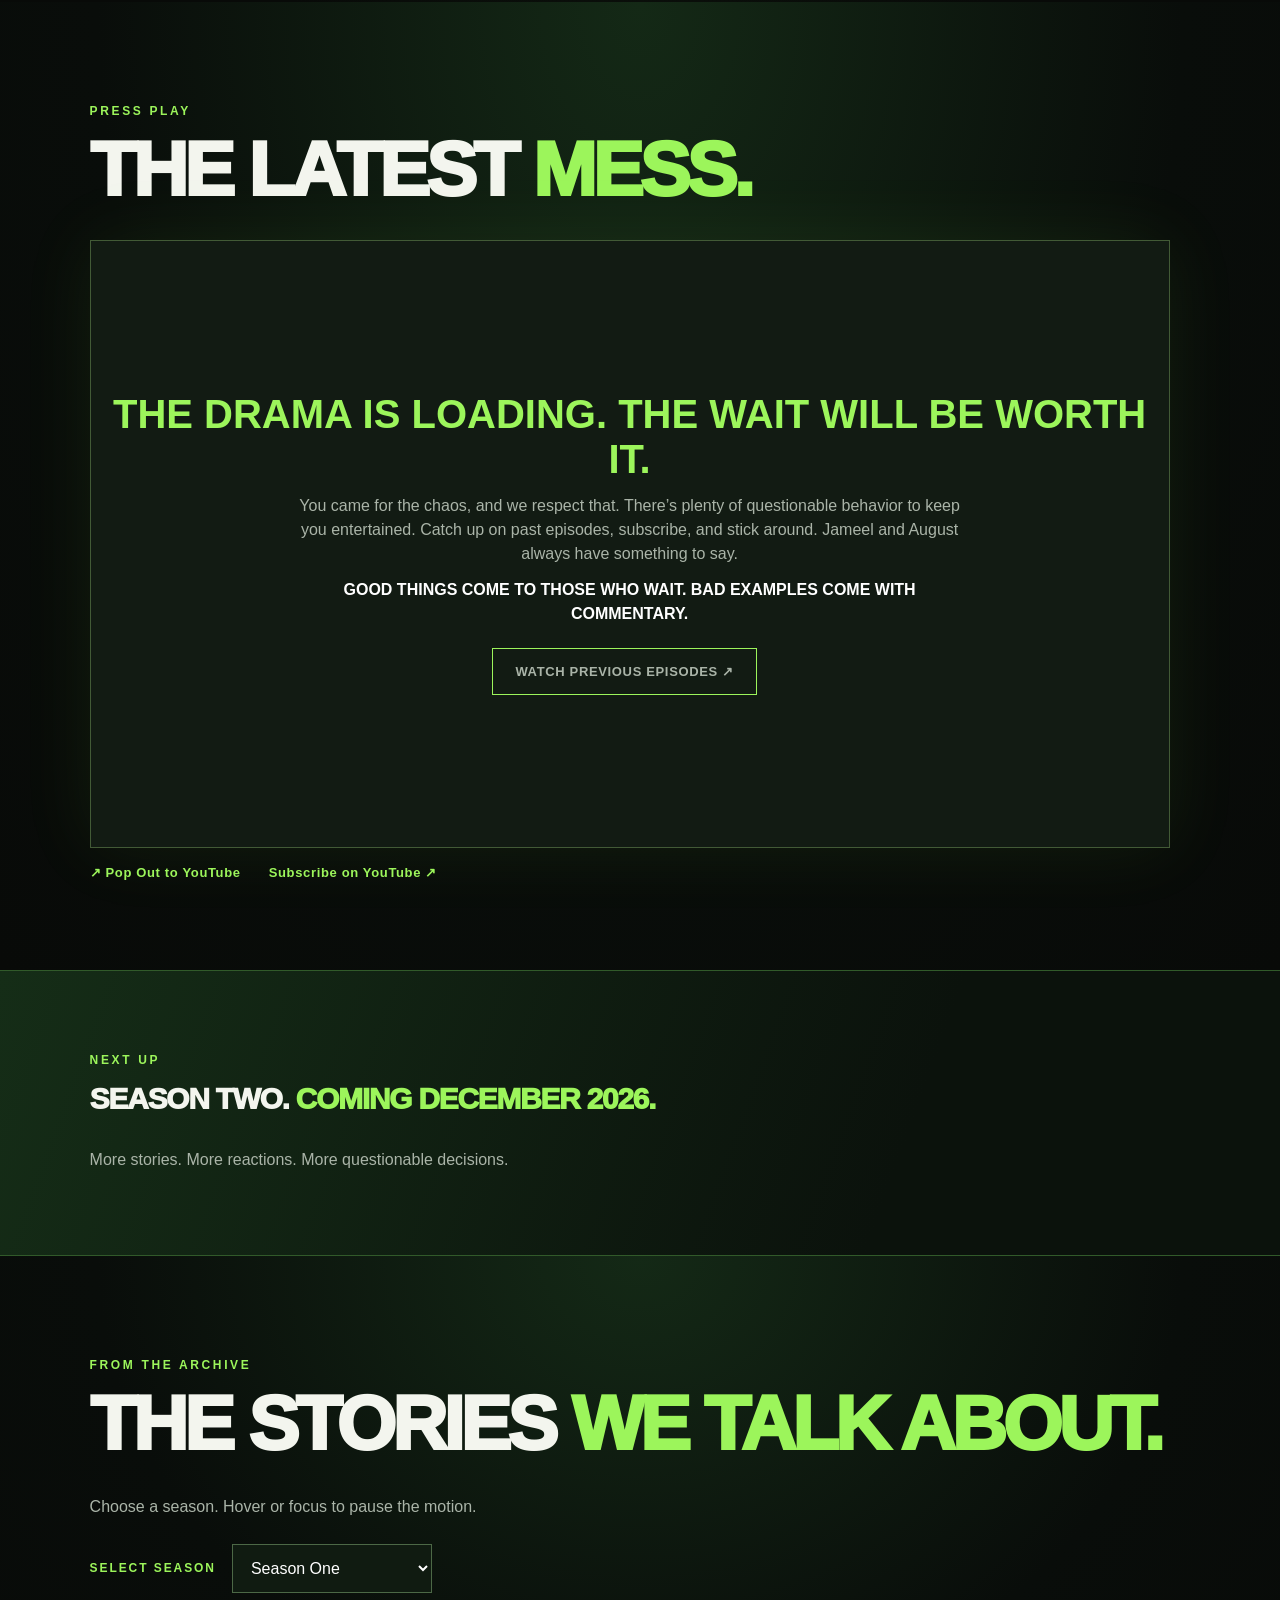
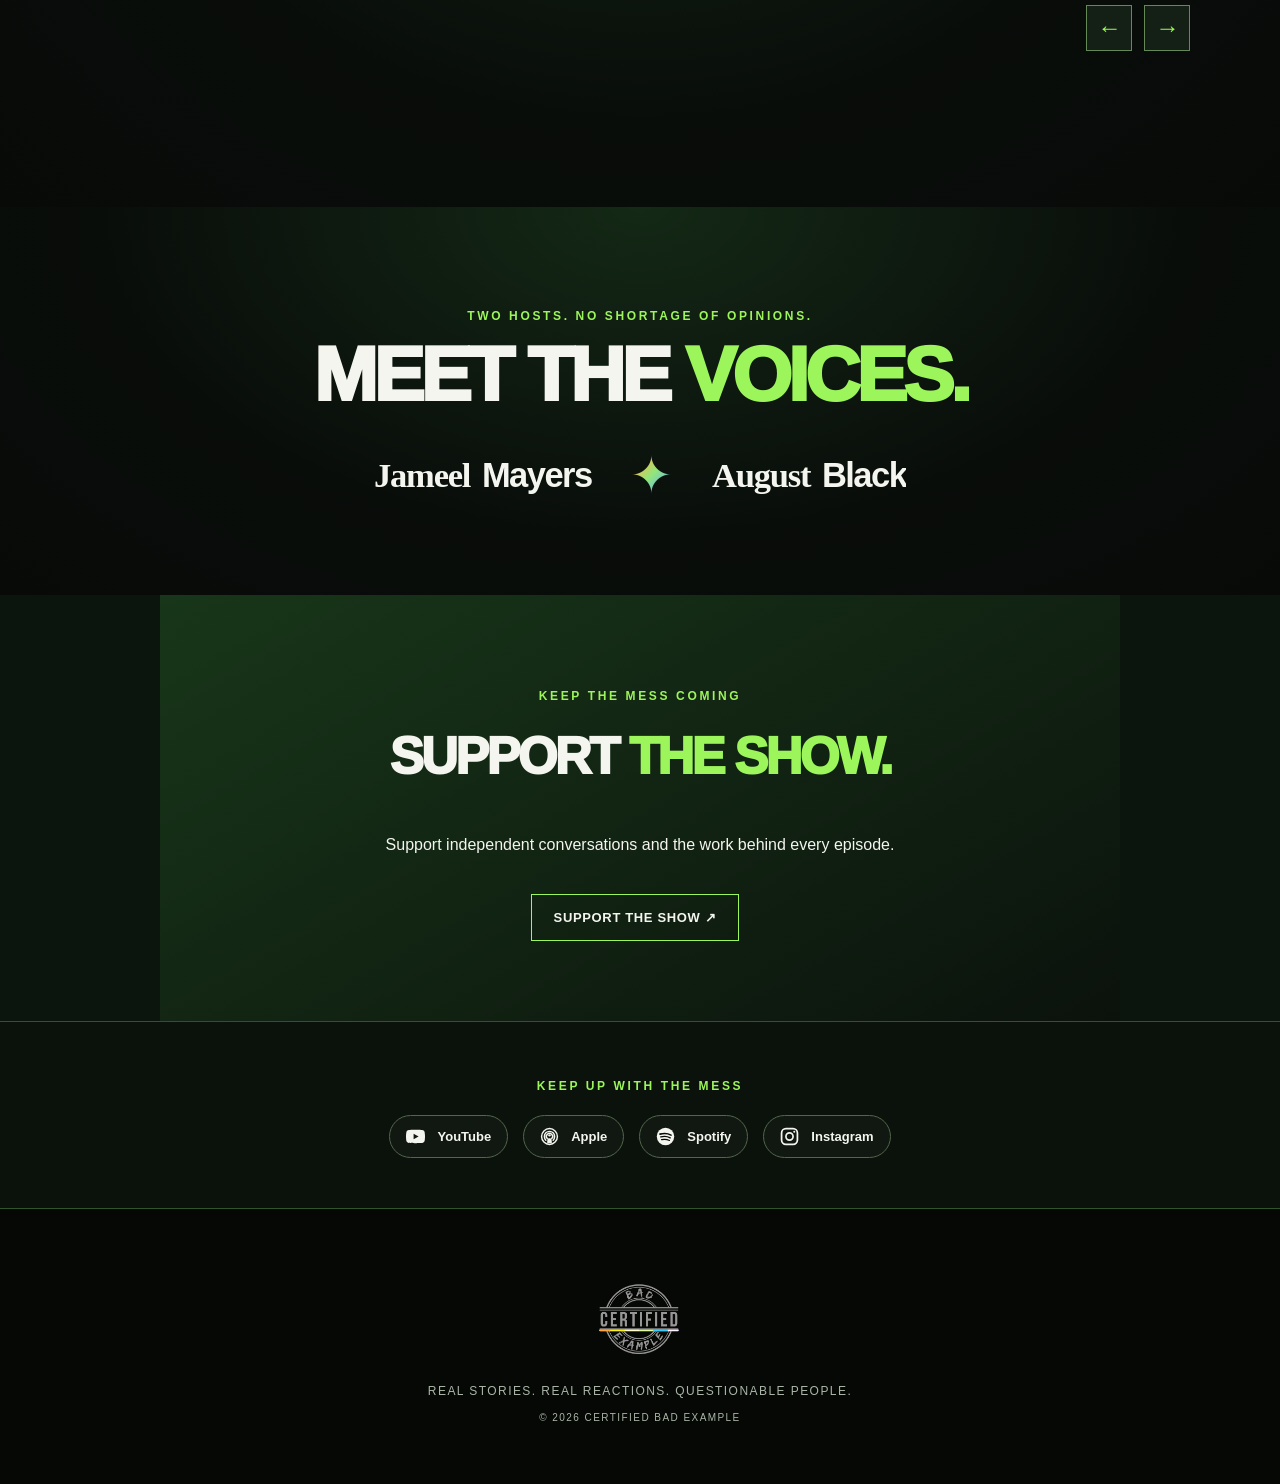
==== commit 81744dfa: "Add files via upload" ====
--- a/index.html
+++ b/index.html
@@ -1,6 +1,6 @@
 <!doctype html><html lang="en"><head><meta charset="utf-8"><meta name="viewport" content="width=device-width,initial-scale=1"><meta name="theme-color" content="#080b09"><meta name="description" content="Certified Bad Example — Jameel Mayers and August Black react to real stories and questionable decisions."><title>Certified Bad Example | Podcast</title><link rel="stylesheet" href="styles.css"><link rel="icon" type="image/png" sizes="32x32" href="assets/favicon-32.png?v=14"><link rel="apple-touch-icon" href="assets/favicon-180.png?v=14"></head><body>
 <header class="site-header"><a href="index.html#home" class="brand" aria-label="Certified Bad Example home"><img src="assets/logo.png" alt="Certified Bad Example logo"></a><button class="menu-toggle" aria-label="Toggle navigation" aria-controls="nav" aria-expanded="false">☰</button><nav id="nav" aria-label="Main navigation"><a href="index.html#home">Home</a><a href="index.html#latest">Latest Mess</a><div class="nav-group"><button class="nav-drop" type="button" aria-expanded="false" aria-haspopup="true">Episodes <span aria-hidden="true">⌄</span></button><div class="nav-sub" id="season-nav"><a href="index.html#stories">Browse episodes</a><a href="index.html#stories" data-season-nav="1">Season One</a></div></div><div class="nav-group"><button class="nav-drop" type="button" aria-expanded="false" aria-haspopup="true">Hosts <span aria-hidden="true">⌄</span></button><div class="nav-sub"><a class="host-name" href="jameel.html"><span class="first-name">Jameel</span> <span class="last-name">Mayers</span></a><a class="host-name" href="august.html"><span class="first-name">August</span> <span class="last-name">Black</span></a></div></div><a href="support.html">Support</a></nav></header>
-<main id="home"><section class="hero reveal"><img class="hero-people" src="assets/hero-banner.webp?v=15" alt="Jameel Mayers and August Black with the original Certified Bad Example logo"></section>
+<main id="home"><section class="hero reveal"><img class="hero-people" src="assets/hero-banner.webp?v=17" alt="Jameel Mayers and August Black with the original Certified Bad Example logo"></section>
 <section class="home-intro reveal"><h2>BAD DECISIONS. BIG OPINIONS. <em>ZERO FILTER.</em></h2><p>The internet is full of people making questionable choices, and we’re here to talk about them. Join Jameel Mayers and August Black as they unpack outrageous viral stories, spectacular lapses in judgment, and the occasional example of humanity getting it right. It’s unscripted, unapologetic, and packed with laughs, perspective, and just enough common sense to make you wonder where everyone else’s went.</p><p><strong>Because sometimes the best lessons come from the worst examples.</strong></p></section><section class="social-band reveal"><p>FIND YOUR FAVORITE WAY TO FOLLOW THE MESS</p><div class="socials"><a data-link="youtube" aria-label="YouTube" target="_blank" rel="noopener"><svg class="brand-icon" aria-hidden="true" viewBox="0 0 24 24"><use href="assets/icons.svg#youtube"></use></svg><span>YouTube</span></a><a data-link="apple" aria-label="Apple Podcasts" target="_blank" rel="noopener"><svg class="brand-icon" aria-hidden="true" viewBox="0 0 24 24"><use href="assets/icons.svg#apple"></use></svg><span>Apple</span></a><a data-link="spotify" aria-label="Spotify" target="_blank" rel="noopener"><svg class="brand-icon" aria-hidden="true" viewBox="0 0 24 24"><use href="assets/icons.svg#spotify"></use></svg><span>Spotify</span></a><a data-link="instagram" aria-label="Instagram" target="_blank" rel="noopener"><svg class="brand-icon" aria-hidden="true" viewBox="0 0 24 24"><use href="assets/icons.svg#instagram"></use></svg><span>Instagram</span></a></div></section>
 <section class="section reveal" id="latest"><p class="eyebrow">PRESS PLAY</p><h1>THE LATEST <em>MESS.</em></h1><div class="video-shell" id="latest-video"><div class="video-placeholder"><strong>GETTING THE LATEST EPISODE…</strong><p><a data-link="youtube" target="_blank" rel="noopener" class="button">WATCH ON YOUTUBE ↗</a></p></div></div><div id="latest-actions" class="latest-actions"><a data-link="youtube" target="_blank" rel="noopener">↗ Pop Out to YouTube</a> <a href="https://www.youtube.com/@CertifiedBadExample_Podcast?sub_confirmation=1" target="_blank" rel="noopener">Subscribe on YouTube ↗</a></div></section>
 <section class="season reveal"><p class="eyebrow">NEXT UP</p><h2>SEASON TWO. <em>COMING DECEMBER 2026.</em></h2><p>More stories. More reactions. More questionable decisions.</p></section>
--- a/styles.css
+++ b/styles.css
@@ -42,3 +42,14 @@
 
 
 
+
+/* v17: progressive, accessible scroll reveal */
+@media (prefers-reduced-motion: no-preference) {
+  html.js-reveal .reveal:not(.hero):not(.in-view) {opacity:0!important;filter:blur(4px)!important;transform:translateY(30px)!important;}
+  html.js-reveal .reveal.in-view {opacity:1!important;filter:none!important;transform:none!important;transition:opacity .85s ease,filter .85s ease,transform .85s cubic-bezier(.2,.7,.2,1)!important;}
+  html.js-reveal .hero {opacity:1!important;filter:none!important;transform:none!important;}
+  html.js-reveal .reveal.in-view > :is(h1,h2,p,.socials,.host-links,.video-shell,.latest-actions,.season-picker,.carousel-controls,.marquee,.button) {animation:cbe-rise .7s both;}
+  html.js-reveal .reveal.in-view > :is(h1,h2,p,.socials,.host-links,.video-shell,.latest-actions,.season-picker,.carousel-controls,.marquee,.button):nth-child(2) {animation-delay:.10s;}
+  html.js-reveal .reveal.in-view > :is(h1,h2,p,.socials,.host-links,.video-shell,.latest-actions,.season-picker,.carousel-controls,.marquee,.button):nth-child(3) {animation-delay:.18s;}
+  @keyframes cbe-rise {from{opacity:0;transform:translateY(12px)}to{opacity:1;transform:translateY(0)}}
+}
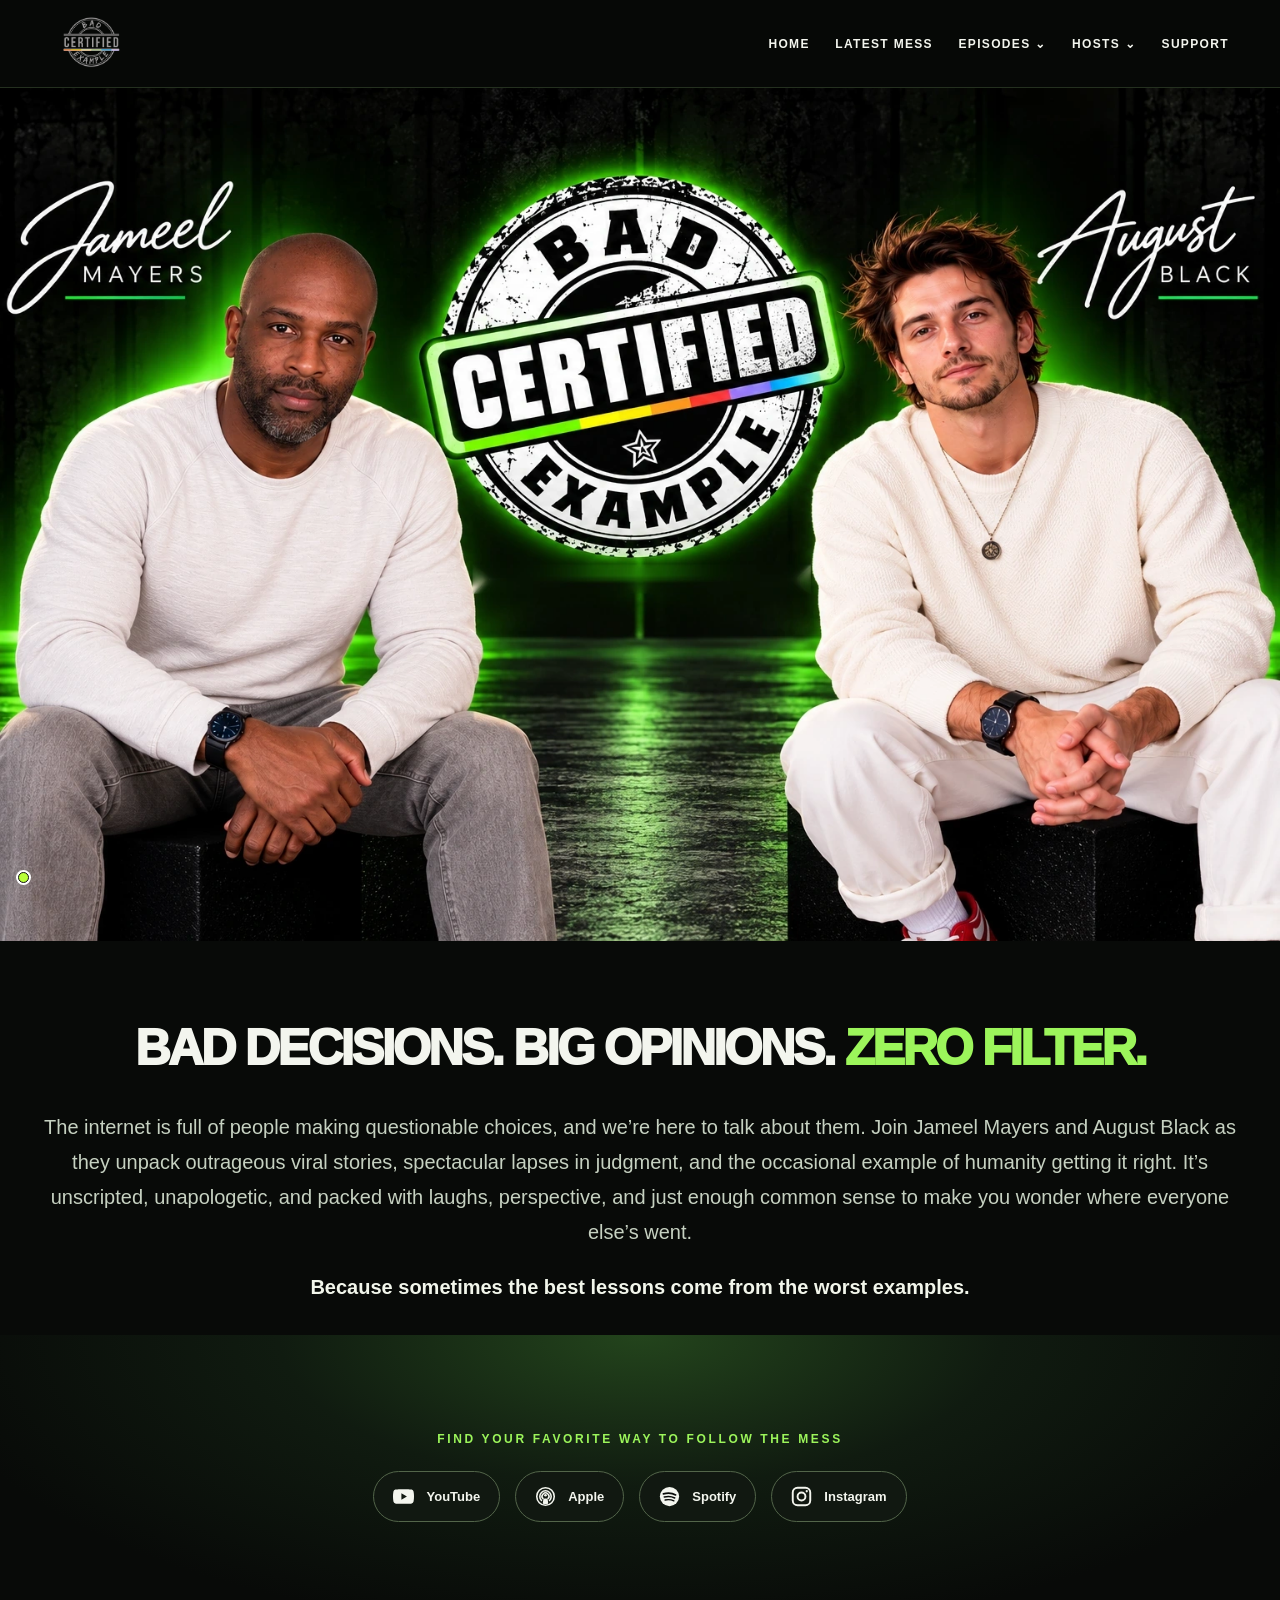
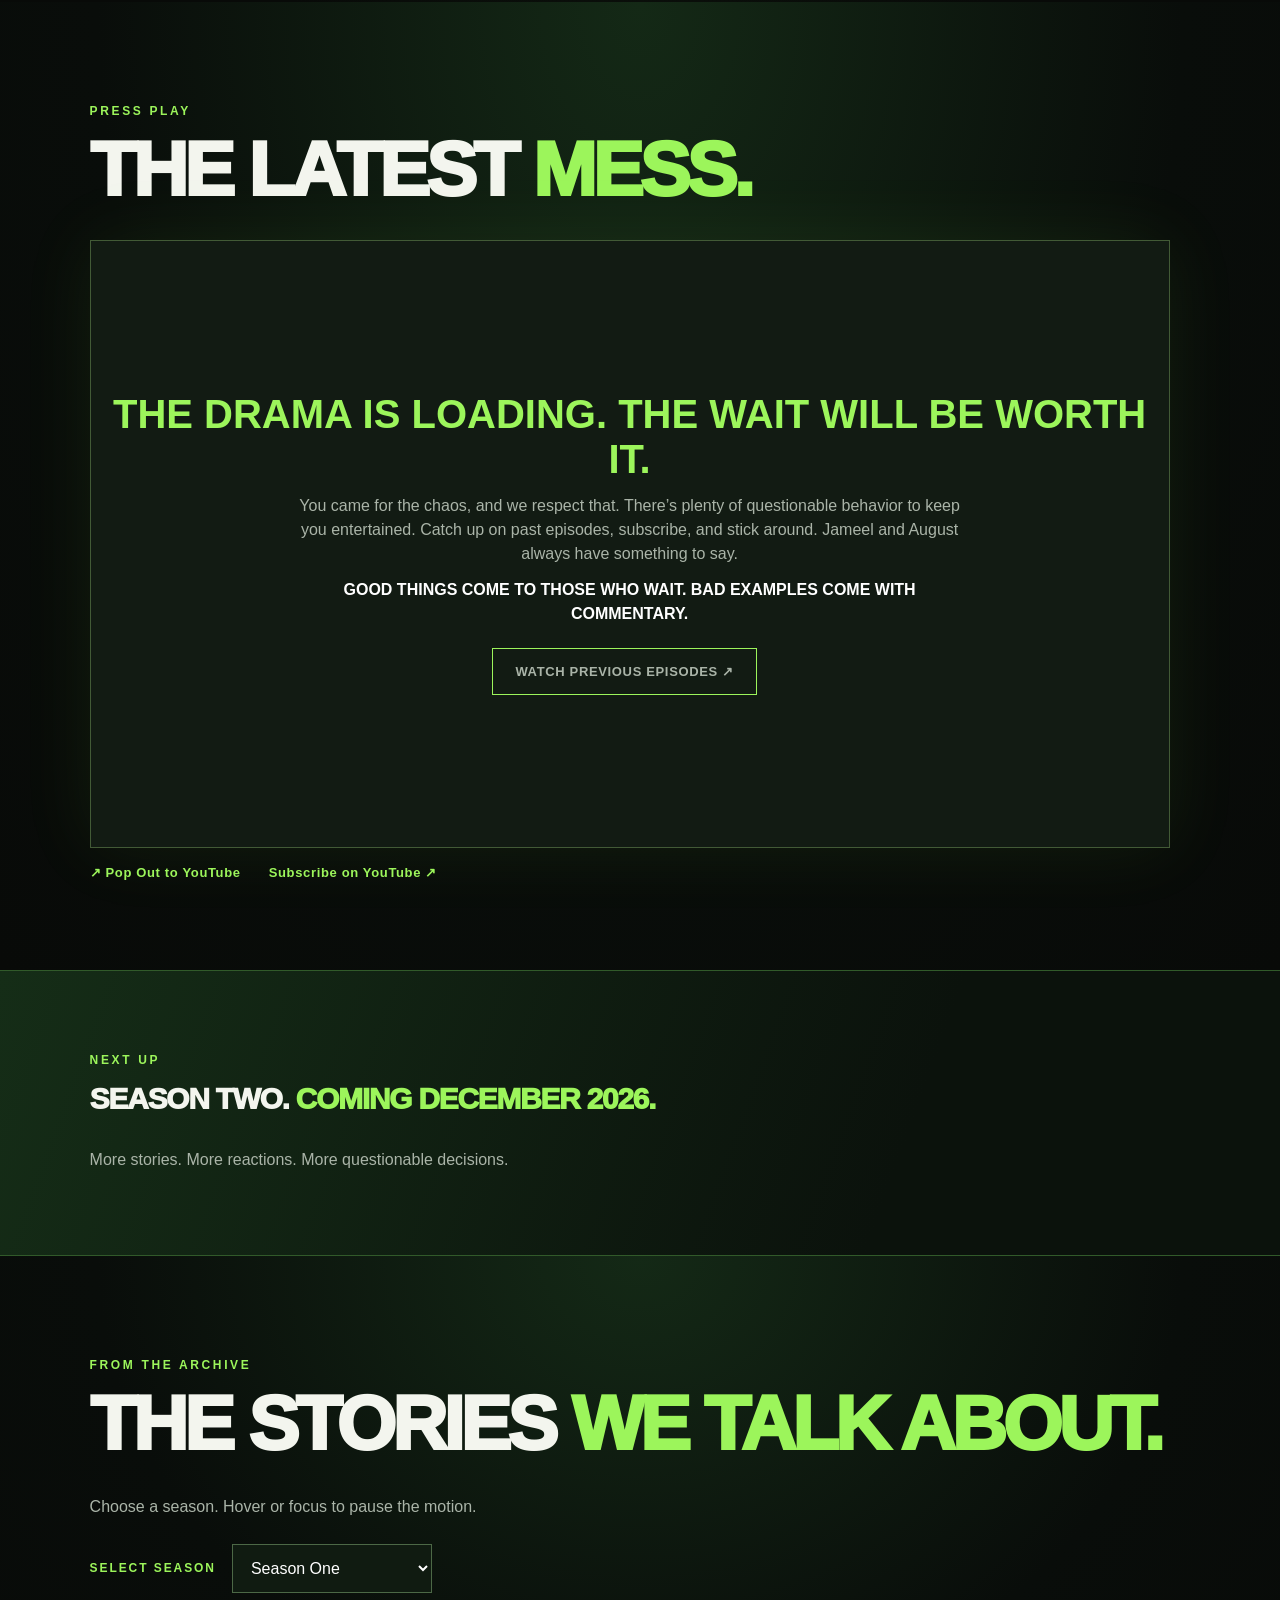
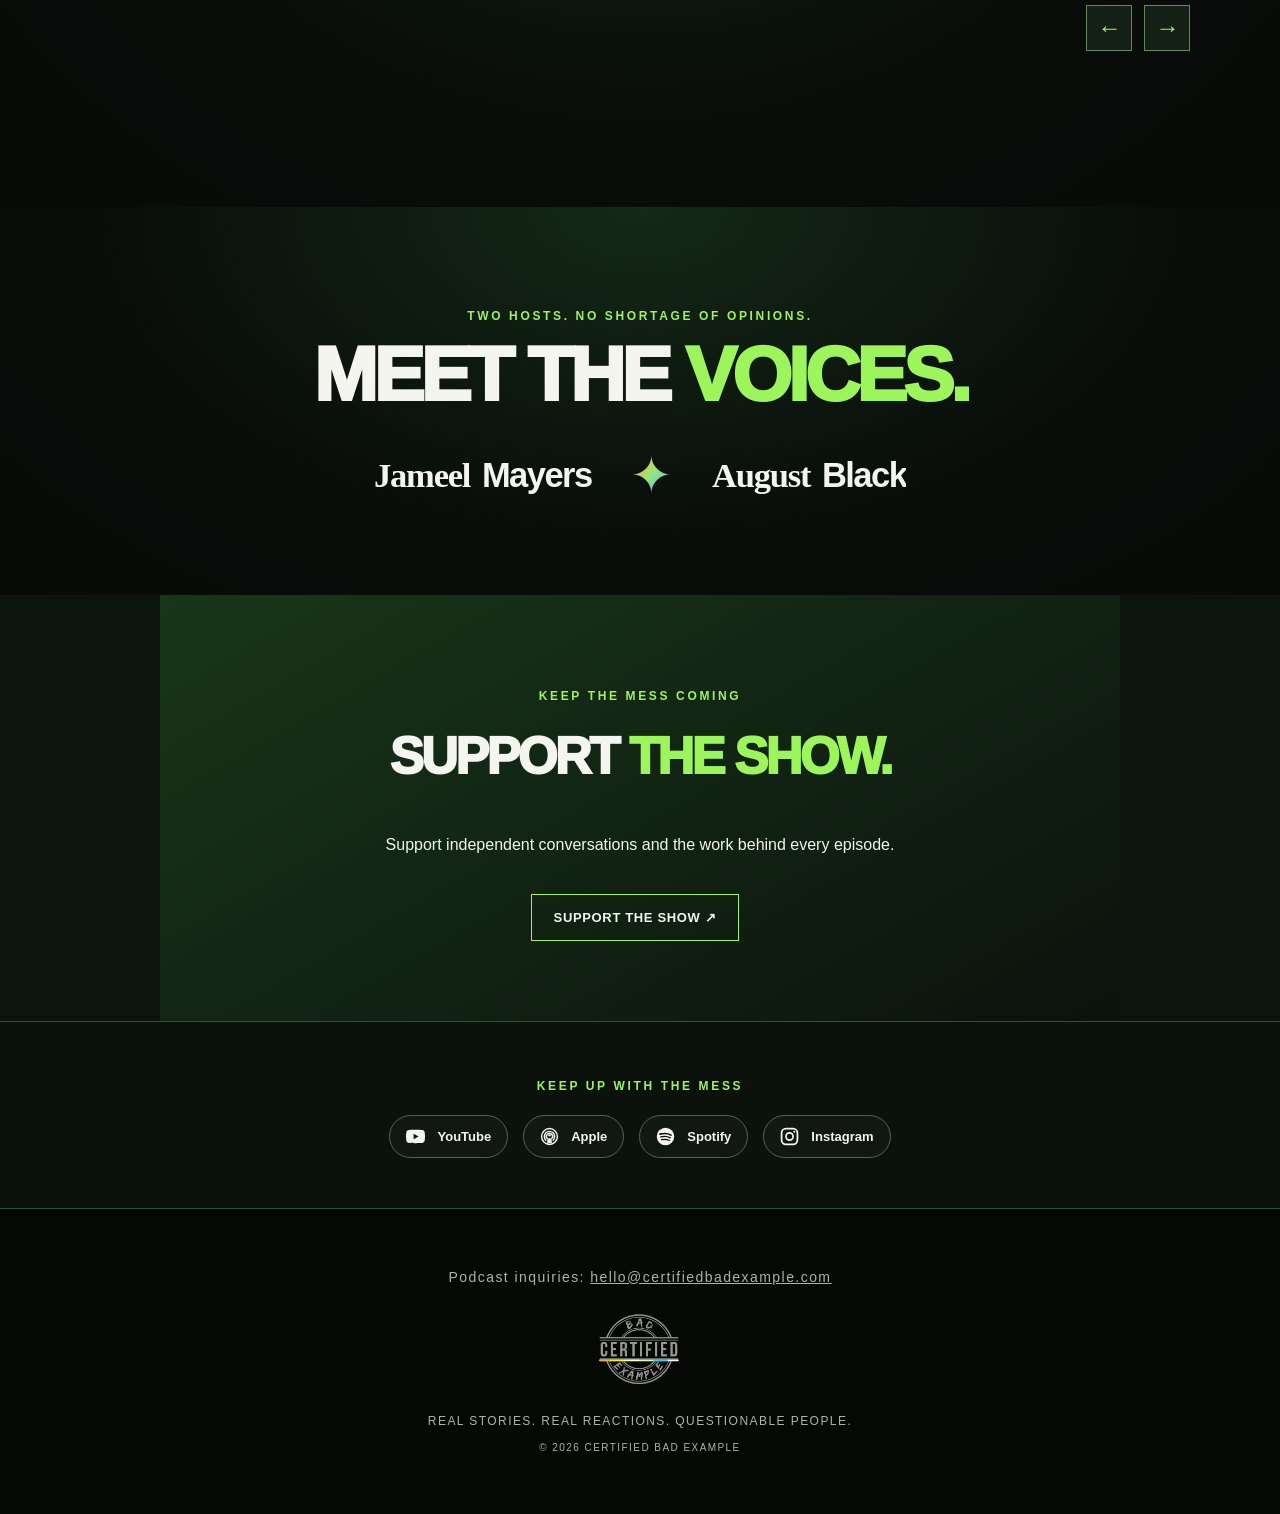
==== commit e003d5a0: "Add files via upload" ====
--- a/index.html
+++ b/index.html
@@ -7,4 +7,4 @@
 <section class="section reveal" id="stories"><p class="eyebrow">FROM THE ARCHIVE</p><h2>THE STORIES <em>WE TALK ABOUT.</em></h2><p class="subtle">Choose a season. Hover or focus to pause the motion.</p><div class="season-picker"><label for="season-select">SELECT SEASON</label><select id="season-select" aria-label="Choose podcast season"><option value="1">Season One</option></select></div><div class="carousel-controls"><button type="button" id="episode-prev" aria-label="Previous episodes">←</button><button type="button" id="episode-next" aria-label="Next episodes">→</button></div><div class="marquee" aria-label="Podcast episode carousel" tabindex="0"><div class="marquee-track" id="episode-track"></div></div><p class="subtle" id="episode-status" role="status"></p></section>
 <section class="section hosts reveal" id="hosts"><p class="eyebrow">TWO HOSTS. NO SHORTAGE OF OPINIONS.</p><h2>MEET THE <em>VOICES.</em></h2><div class="host-links"><a class="host-name" href="jameel.html"><span class="first-name">Jameel</span> <span class="last-name">Mayers</span></a><span class="queer-symbol" aria-hidden="true">✦</span><a class="host-name" href="august.html"><span class="first-name">August</span> <span class="last-name">Black</span></a></div></section>
 <section class="bottom-grid single-panel"><div class="panel reveal" id="support"><p class="eyebrow">KEEP THE MESS COMING</p><h2>SUPPORT <em>THE SHOW.</em></h2><p>Support independent conversations and the work behind every episode.</p><a class="button" href="support.html">SUPPORT THE SHOW ↗</a></div></section></main>
-<div class="footer-follow"><p class="eyebrow">KEEP UP WITH THE MESS</p><div class="socials footer-socials"><a data-link="youtube" aria-label="YouTube" target="_blank" rel="noopener"><svg class="brand-icon" aria-hidden="true" viewBox="0 0 24 24"><use href="assets/icons.svg#youtube"></use></svg><span>YouTube</span></a><a data-link="apple" aria-label="Apple Podcasts" target="_blank" rel="noopener"><svg class="brand-icon" aria-hidden="true" viewBox="0 0 24 24"><use href="assets/icons.svg#apple"></use></svg><span>Apple</span></a><a data-link="spotify" aria-label="Spotify" target="_blank" rel="noopener"><svg class="brand-icon" aria-hidden="true" viewBox="0 0 24 24"><use href="assets/icons.svg#spotify"></use></svg><span>Spotify</span></a><a data-link="instagram" aria-label="Instagram" target="_blank" rel="noopener"><svg class="brand-icon" aria-hidden="true" viewBox="0 0 24 24"><use href="assets/icons.svg#instagram"></use></svg><span>Instagram</span></a></div></div><footer><img src="assets/logo.png" alt="Certified Bad Example"><p>REAL STORIES. REAL REACTIONS. QUESTIONABLE PEOPLE.</p><small>© <span id="year"></span> CERTIFIED BAD EXAMPLE</small></footer><script src="site-config.js"></script><script src="script.js"></script><a href="/links/" aria-label="Open links page" title="Links" style="position:fixed;left:8px;bottom:8px;width:30px;height:30px;display:flex;align-items:center;justify-content:center;z-index:99999;text-decoration:none"><span aria-hidden="true" style="width:11px;height:11px;background:#b9ff39;border:1px solid #111;border-radius:50%;box-shadow:0 0 0 2px #fff;display:block"></span></a></body></html>
+<div class="footer-follow"><p class="eyebrow">KEEP UP WITH THE MESS</p><div class="socials footer-socials"><a data-link="youtube" aria-label="YouTube" target="_blank" rel="noopener"><svg class="brand-icon" aria-hidden="true" viewBox="0 0 24 24"><use href="assets/icons.svg#youtube"></use></svg><span>YouTube</span></a><a data-link="apple" aria-label="Apple Podcasts" target="_blank" rel="noopener"><svg class="brand-icon" aria-hidden="true" viewBox="0 0 24 24"><use href="assets/icons.svg#apple"></use></svg><span>Apple</span></a><a data-link="spotify" aria-label="Spotify" target="_blank" rel="noopener"><svg class="brand-icon" aria-hidden="true" viewBox="0 0 24 24"><use href="assets/icons.svg#spotify"></use></svg><span>Spotify</span></a><a data-link="instagram" aria-label="Instagram" target="_blank" rel="noopener"><svg class="brand-icon" aria-hidden="true" viewBox="0 0 24 24"><use href="assets/icons.svg#instagram"></use></svg><span>Instagram</span></a></div></div><footer><p class="site-contact" style="text-align:center;margin:0 0 14px;font-size:14px">Podcast inquiries: <a href="mailto:hello@certifiedbadexample.com" style="color:inherit;text-decoration:underline">hello@certifiedbadexample.com</a></p><img src="assets/logo.png" alt="Certified Bad Example"><p>REAL STORIES. REAL REACTIONS. QUESTIONABLE PEOPLE.</p><small>© <span id="year"></span> CERTIFIED BAD EXAMPLE</small></footer><script src="site-config.js"></script><script src="script.js"></script><a href="/links/" aria-label="Open links page" title="Links" style="position:fixed;left:8px;bottom:8px;width:30px;height:30px;display:flex;align-items:center;justify-content:center;z-index:99999;text-decoration:none"><span aria-hidden="true" style="width:11px;height:11px;background:#b9ff39;border:1px solid #111;border-radius:50%;box-shadow:0 0 0 2px #fff;display:block"></span></a></body></html>
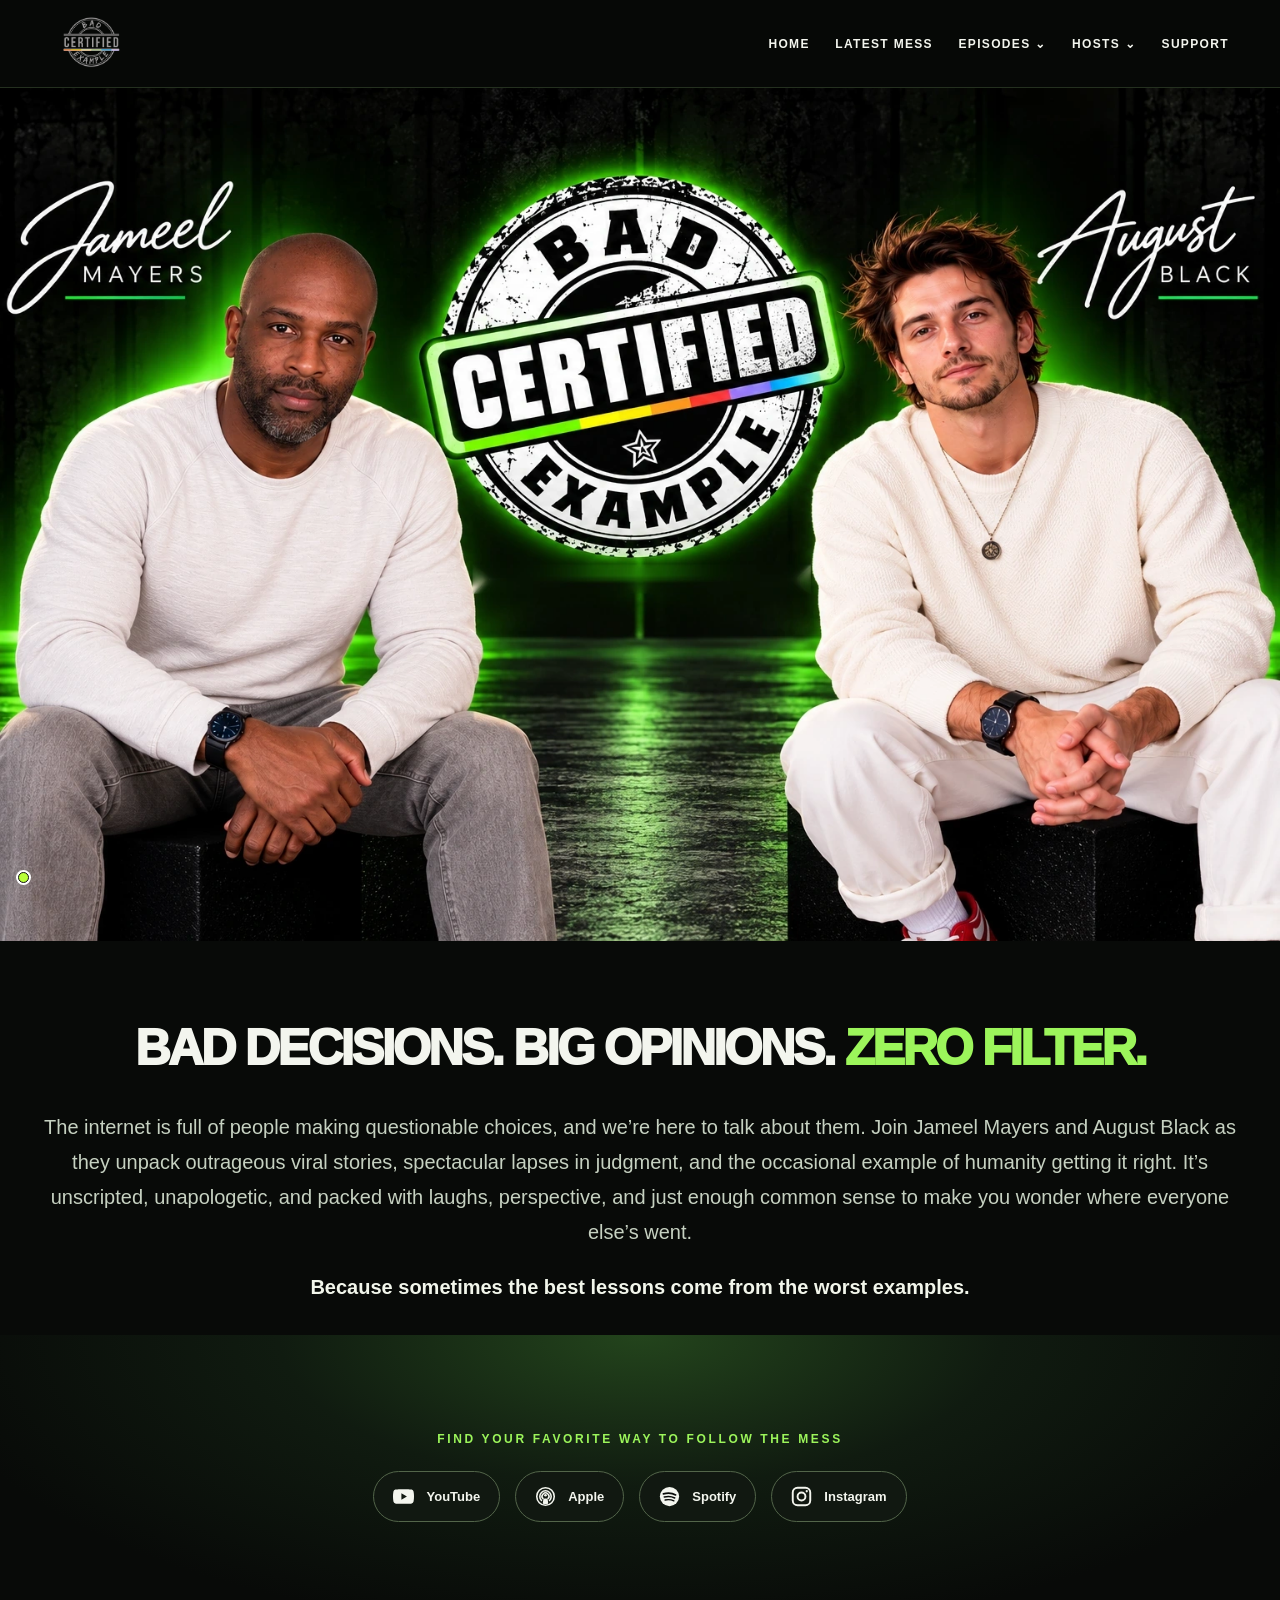
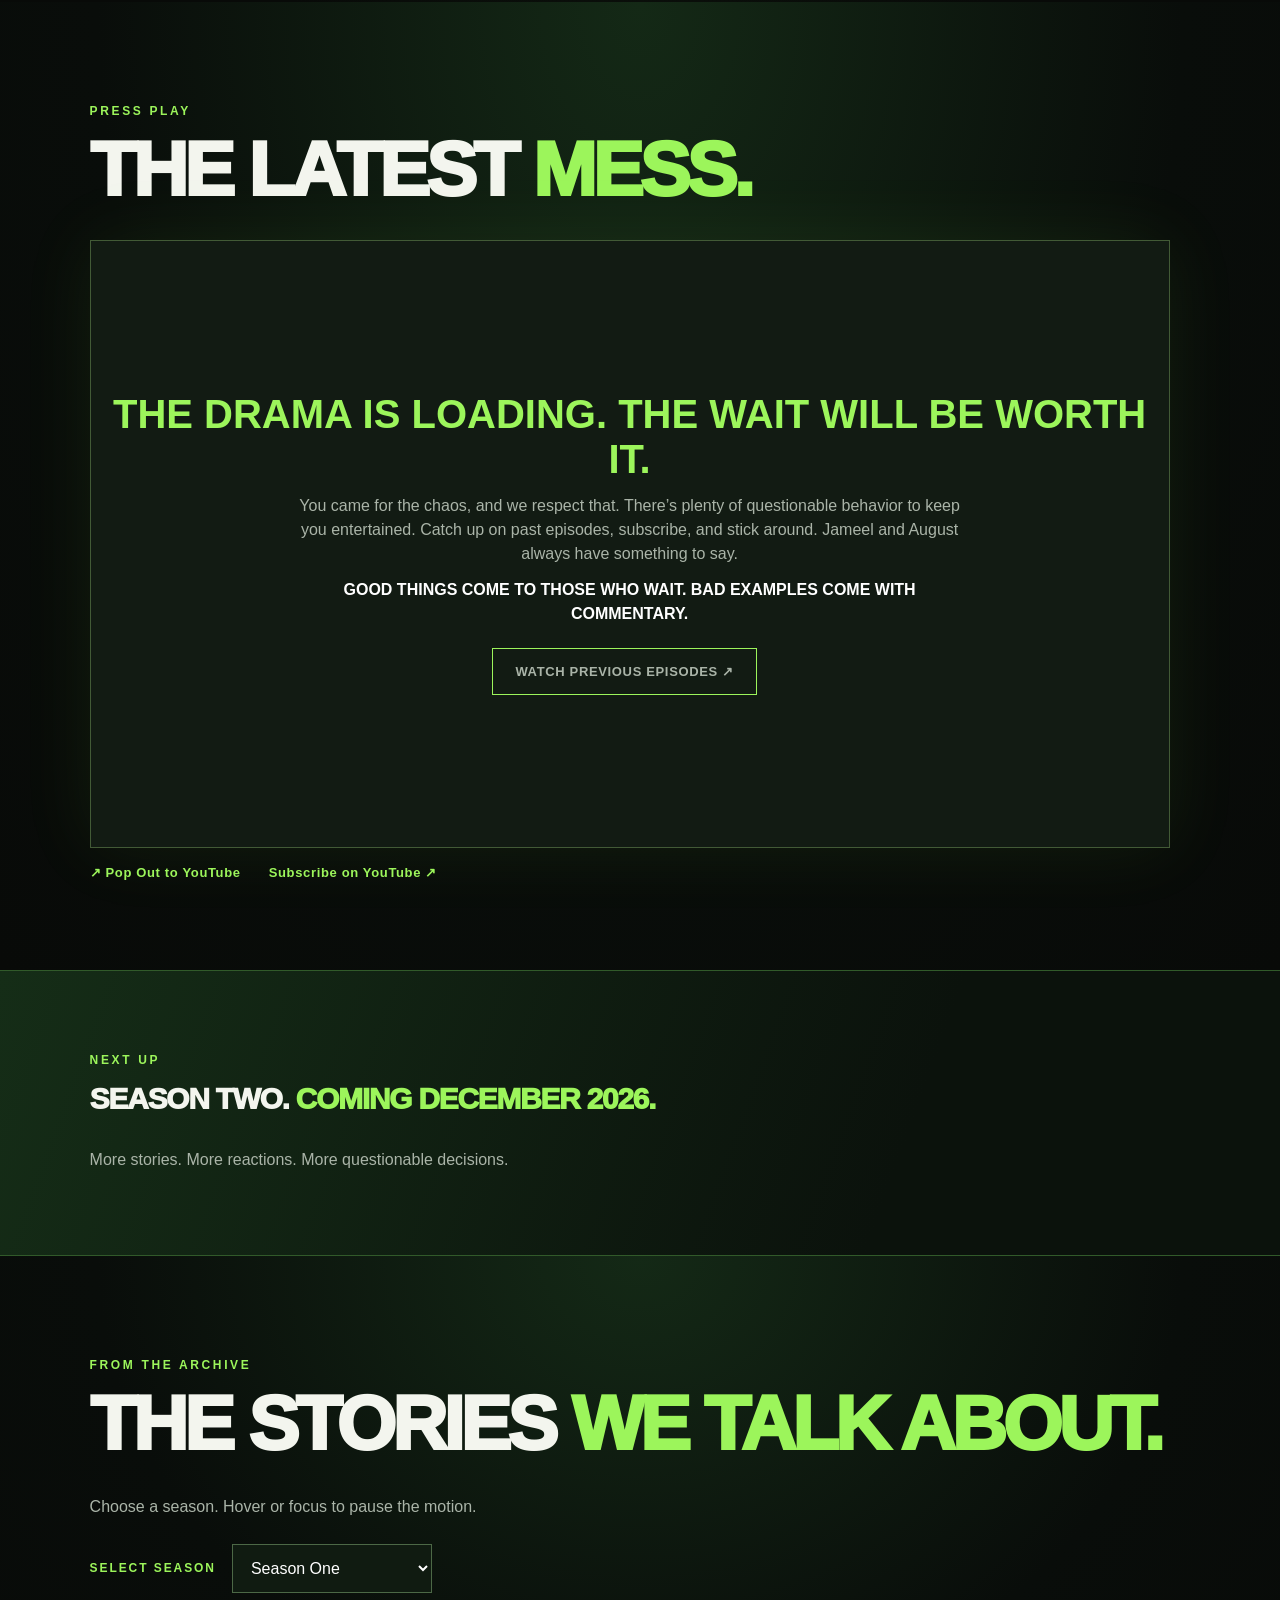
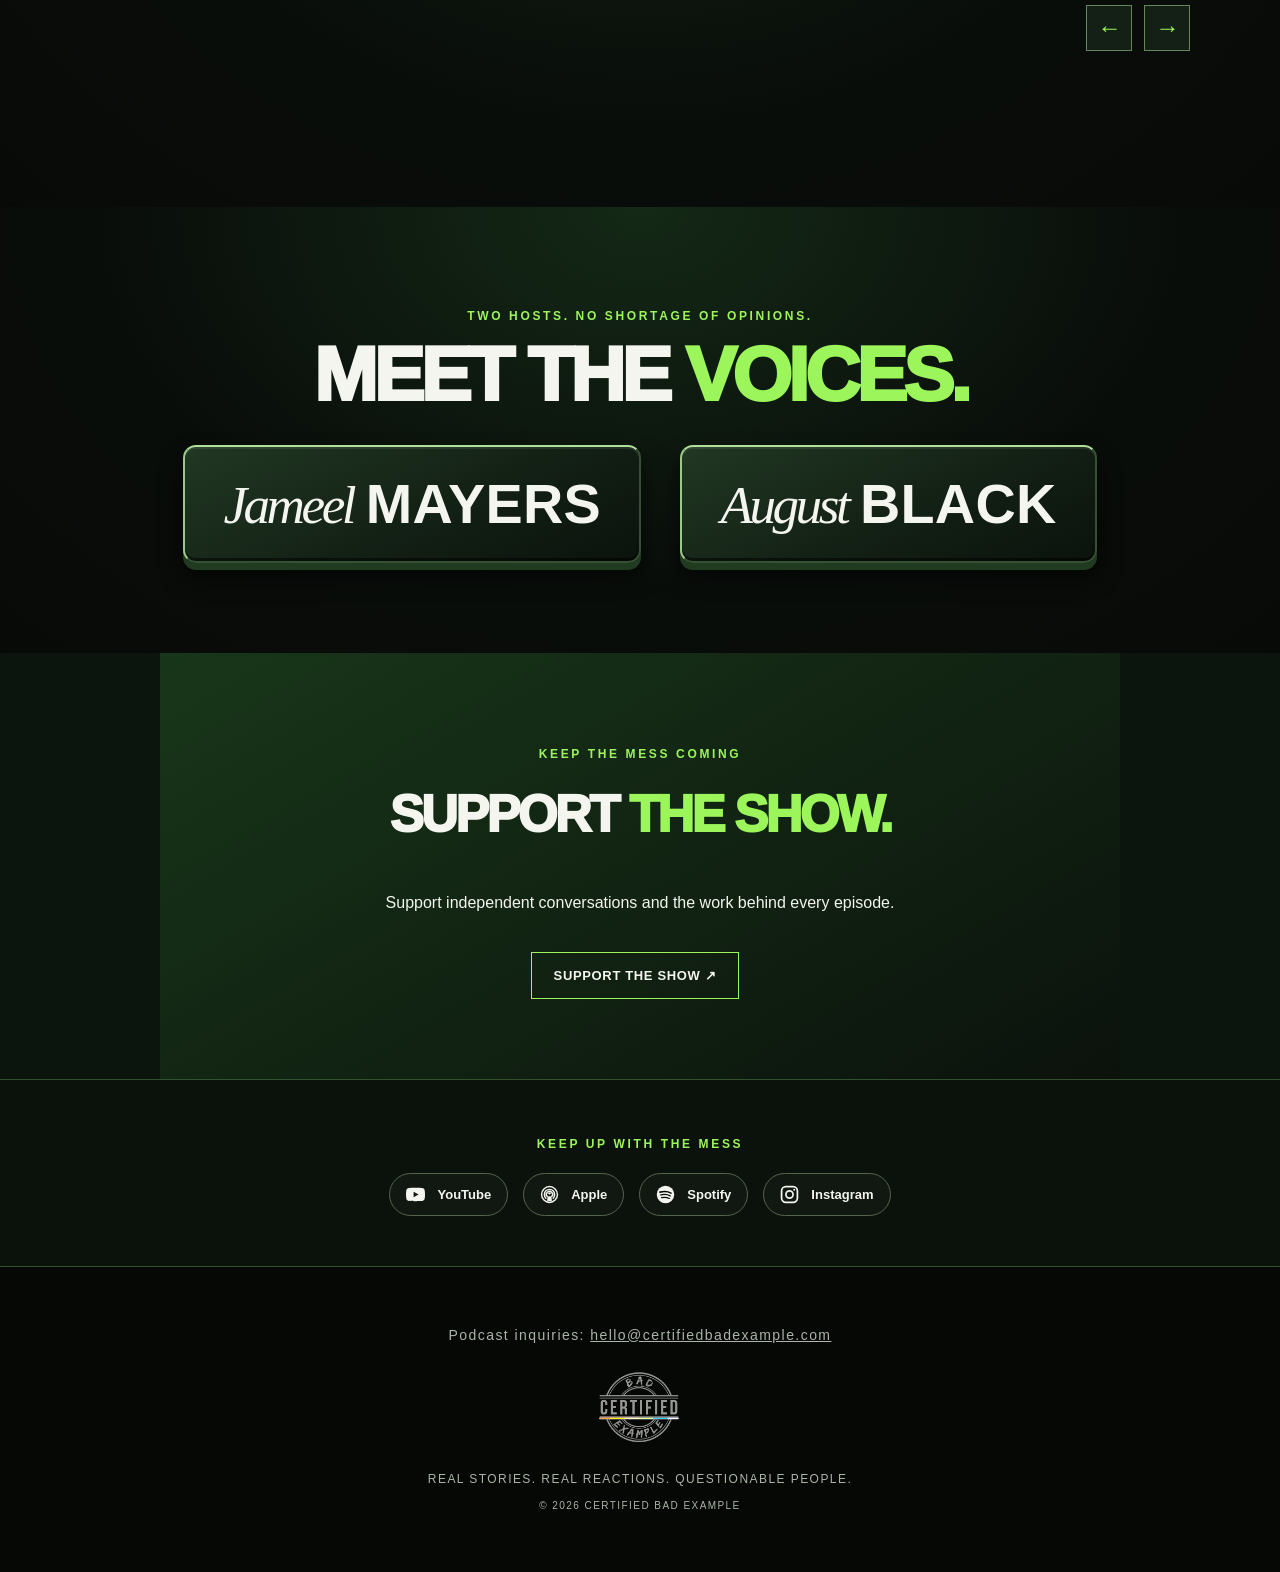
==== commit fc882d2a: "Add files via upload" ====
--- a/index.html
+++ b/index.html
@@ -5,6 +5,6 @@
 <section class="section reveal" id="latest"><p class="eyebrow">PRESS PLAY</p><h1>THE LATEST <em>MESS.</em></h1><div class="video-shell" id="latest-video"><div class="video-placeholder"><strong>GETTING THE LATEST EPISODE…</strong><p><a data-link="youtube" target="_blank" rel="noopener" class="button">WATCH ON YOUTUBE ↗</a></p></div></div><div id="latest-actions" class="latest-actions"><a data-link="youtube" target="_blank" rel="noopener">↗ Pop Out to YouTube</a> <a href="https://www.youtube.com/@CertifiedBadExample_Podcast?sub_confirmation=1" target="_blank" rel="noopener">Subscribe on YouTube ↗</a></div></section>
 <section class="season reveal"><p class="eyebrow">NEXT UP</p><h2>SEASON TWO. <em>COMING DECEMBER 2026.</em></h2><p>More stories. More reactions. More questionable decisions.</p></section>
 <section class="section reveal" id="stories"><p class="eyebrow">FROM THE ARCHIVE</p><h2>THE STORIES <em>WE TALK ABOUT.</em></h2><p class="subtle">Choose a season. Hover or focus to pause the motion.</p><div class="season-picker"><label for="season-select">SELECT SEASON</label><select id="season-select" aria-label="Choose podcast season"><option value="1">Season One</option></select></div><div class="carousel-controls"><button type="button" id="episode-prev" aria-label="Previous episodes">←</button><button type="button" id="episode-next" aria-label="Next episodes">→</button></div><div class="marquee" aria-label="Podcast episode carousel" tabindex="0"><div class="marquee-track" id="episode-track"></div></div><p class="subtle" id="episode-status" role="status"></p></section>
-<section class="section hosts reveal" id="hosts"><p class="eyebrow">TWO HOSTS. NO SHORTAGE OF OPINIONS.</p><h2>MEET THE <em>VOICES.</em></h2><div class="host-links"><a class="host-name" href="jameel.html"><span class="first-name">Jameel</span> <span class="last-name">Mayers</span></a><span class="queer-symbol" aria-hidden="true">✦</span><a class="host-name" href="august.html"><span class="first-name">August</span> <span class="last-name">Black</span></a></div></section>
+<section class="section hosts reveal" id="hosts"><p class="eyebrow">TWO HOSTS. NO SHORTAGE OF OPINIONS.</p><h2>MEET THE <em>VOICES.</em></h2><div class="host-links"><a class="host-name" href="jameel.html"><span class="first-name">Jameel</span> <span class="last-name">Mayers</span></a><a class="host-name" href="august.html"><span class="first-name">August</span> <span class="last-name">Black</span></a></div></section>
 <section class="bottom-grid single-panel"><div class="panel reveal" id="support"><p class="eyebrow">KEEP THE MESS COMING</p><h2>SUPPORT <em>THE SHOW.</em></h2><p>Support independent conversations and the work behind every episode.</p><a class="button" href="support.html">SUPPORT THE SHOW ↗</a></div></section></main>
 <div class="footer-follow"><p class="eyebrow">KEEP UP WITH THE MESS</p><div class="socials footer-socials"><a data-link="youtube" aria-label="YouTube" target="_blank" rel="noopener"><svg class="brand-icon" aria-hidden="true" viewBox="0 0 24 24"><use href="assets/icons.svg#youtube"></use></svg><span>YouTube</span></a><a data-link="apple" aria-label="Apple Podcasts" target="_blank" rel="noopener"><svg class="brand-icon" aria-hidden="true" viewBox="0 0 24 24"><use href="assets/icons.svg#apple"></use></svg><span>Apple</span></a><a data-link="spotify" aria-label="Spotify" target="_blank" rel="noopener"><svg class="brand-icon" aria-hidden="true" viewBox="0 0 24 24"><use href="assets/icons.svg#spotify"></use></svg><span>Spotify</span></a><a data-link="instagram" aria-label="Instagram" target="_blank" rel="noopener"><svg class="brand-icon" aria-hidden="true" viewBox="0 0 24 24"><use href="assets/icons.svg#instagram"></use></svg><span>Instagram</span></a></div></div><footer><p class="site-contact" style="text-align:center;margin:0 0 14px;font-size:14px">Podcast inquiries: <a href="mailto:hello@certifiedbadexample.com" style="color:inherit;text-decoration:underline">hello@certifiedbadexample.com</a></p><img src="assets/logo.png" alt="Certified Bad Example"><p>REAL STORIES. REAL REACTIONS. QUESTIONABLE PEOPLE.</p><small>© <span id="year"></span> CERTIFIED BAD EXAMPLE</small></footer><script src="site-config.js"></script><script src="script.js"></script><a href="/links/" aria-label="Open links page" title="Links" style="position:fixed;left:8px;bottom:8px;width:30px;height:30px;display:flex;align-items:center;justify-content:center;z-index:99999;text-decoration:none"><span aria-hidden="true" style="width:11px;height:11px;background:#b9ff39;border:1px solid #111;border-radius:50%;box-shadow:0 0 0 2px #fff;display:block"></span></a></body></html>
--- a/styles.css
+++ b/styles.css
@@ -53,3 +53,21 @@
   html.js-reveal .reveal.in-view > :is(h1,h2,p,.socials,.host-links,.video-shell,.latest-actions,.season-picker,.carousel-controls,.marquee,.button):nth-child(3) {animation-delay:.18s;}
   @keyframes cbe-rise {from{opacity:0;transform:translateY(12px)}to{opacity:1;transform:translateY(0)}}
 }
+
+/* Host contact links */
+.host-email-contact{margin:30px 0 26px;padding:22px 24px;border:1px solid rgba(128,128,128,.35);border-radius:14px;max-width:560px}
+.host-email-contact .eyebrow{margin:0 0 15px}
+.host-email-contact p:last-child{margin:14px 0 0;overflow-wrap:anywhere}
+.host-email-contact p:last-child a{color:inherit;text-underline-offset:3px}
+.host-email-button{display:inline-flex;align-items:center;justify-content:center}
+
+/* v20: clearly interactive raised host name cards, contrasting typography */
+.hosts .host-links{display:flex;justify-content:center;align-items:center;gap:clamp(16px,3vw,42px);flex-wrap:wrap}
+.hosts .host-links .host-name{display:inline-flex;align-items:baseline;justify-content:center;gap:.24em;white-space:nowrap;padding:clamp(15px,2vw,25px) clamp(20px,3vw,40px);background:linear-gradient(155deg,#213823 0%,#111d13 65%,#0b130c 100%);border:2px solid #658d54;border-top-color:#b1e09b;border-left-color:#9cc88a;border-bottom-color:#355033;border-right-color:#355033;border-radius:13px;box-shadow:inset 0 2px 0 #ffffff16,inset 0 -3px 0 #0008,0 7px 0 #203b20,0 13px 22px #0009;cursor:pointer;transform:none;transition:transform .18s ease,box-shadow .18s ease,border-color .18s ease,background .18s ease;animation:none!important}
+.hosts .host-links .first-name{font-family:Georgia,'Times New Roman',serif;font-style:italic;font-weight:500;letter-spacing:-.065em;font-size:1em;text-transform:none}
+.hosts .host-links .last-name{font-family:Impact,'Arial Narrow',Arial,sans-serif;font-style:normal;font-weight:900;letter-spacing:.005em;font-size:1.05em;text-transform:uppercase}
+.hosts .host-links .host-name:hover,.hosts .host-links .host-name:focus-visible{color:var(--text);background:linear-gradient(155deg,#2b4b2c,#172a18);border-color:var(--green);transform:translateY(-3px);box-shadow:inset 0 2px 0 #ffffff20,0 10px 0 #203b20,0 19px 28px #000a;outline-offset:5px}
+.hosts .host-links .host-name:active{transform:translateY(5px);box-shadow:inset 0 2px 7px #0008,0 2px 0 #203b20,0 5px 10px #0009}
+.hosts .host-links .host-name::after{display:none}
+@media(max-width:760px){.hosts .host-links{flex-direction:column;gap:23px}.hosts .host-links .host-name{font-size:clamp(24px,6vw,38px);width:min(100%,390px);padding:17px 14px}}
+@media(prefers-reduced-motion:reduce){.hosts .host-links .host-name{transition:none}}
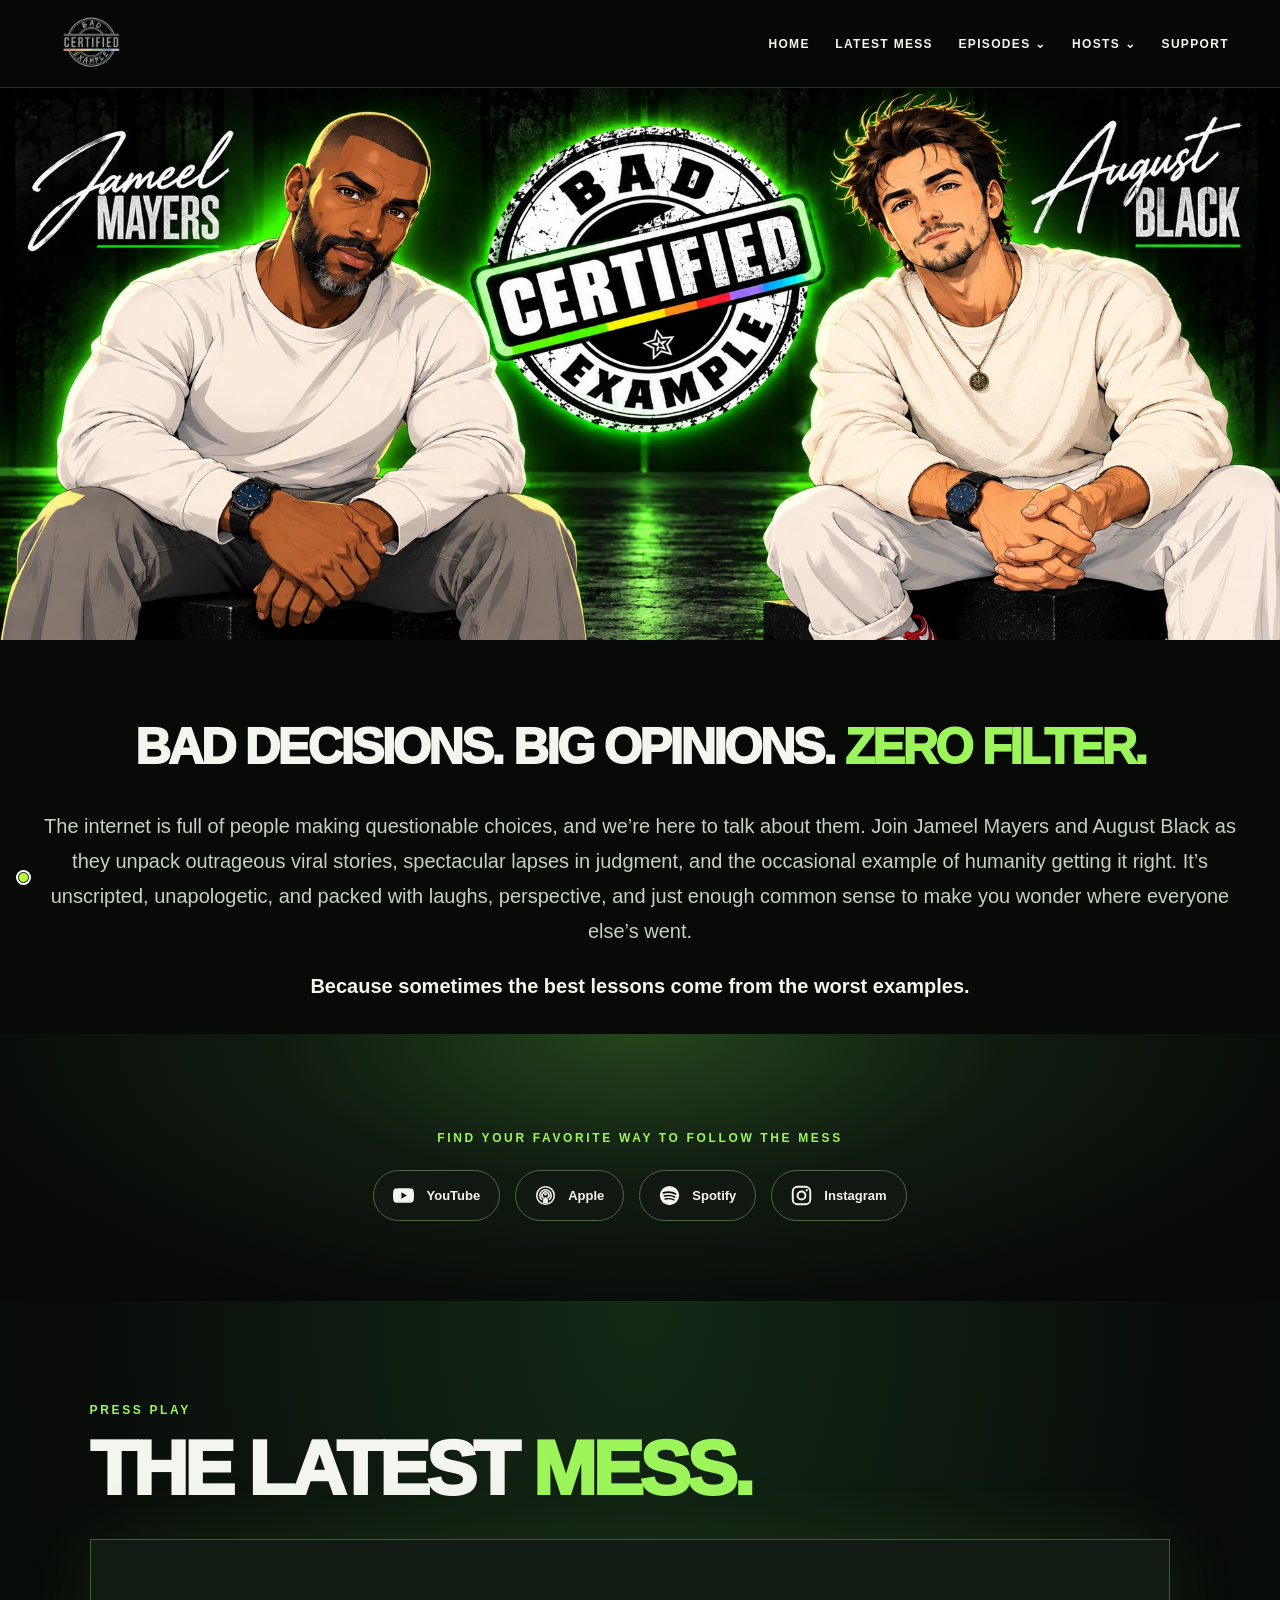
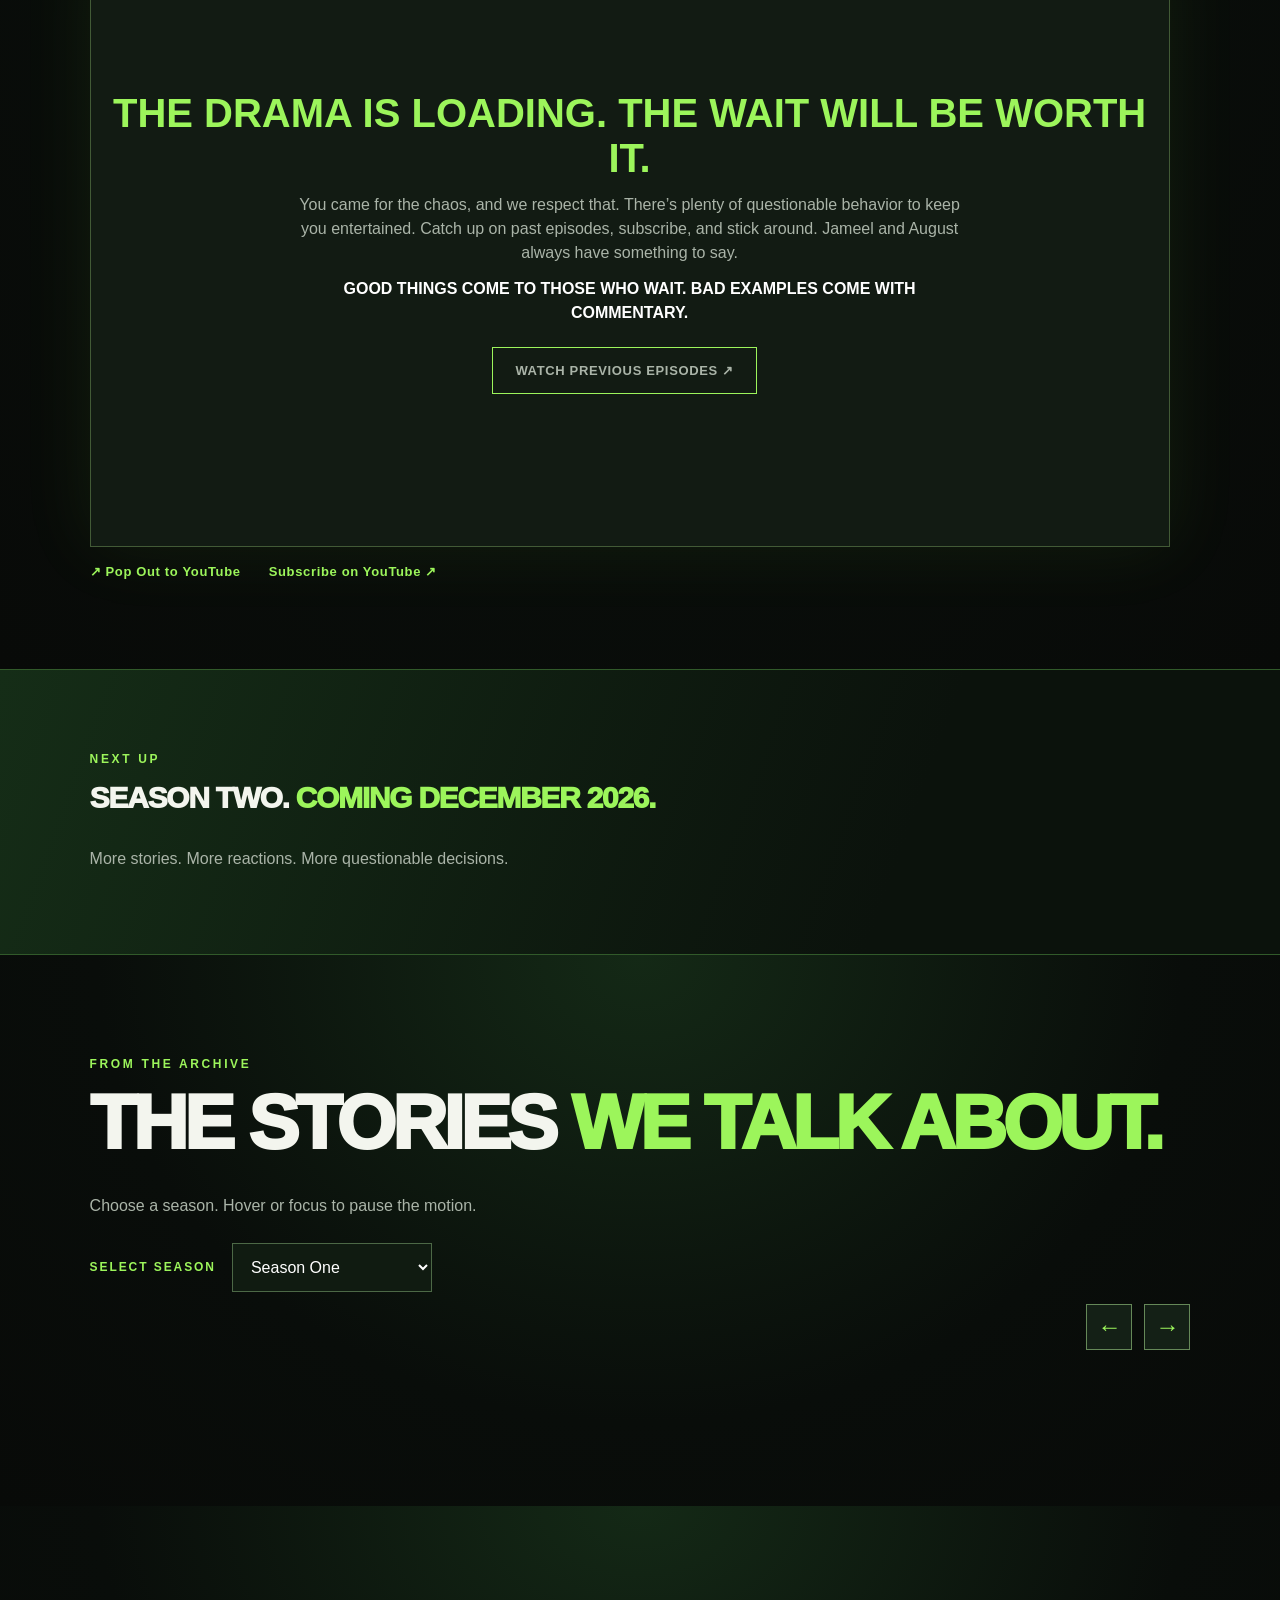
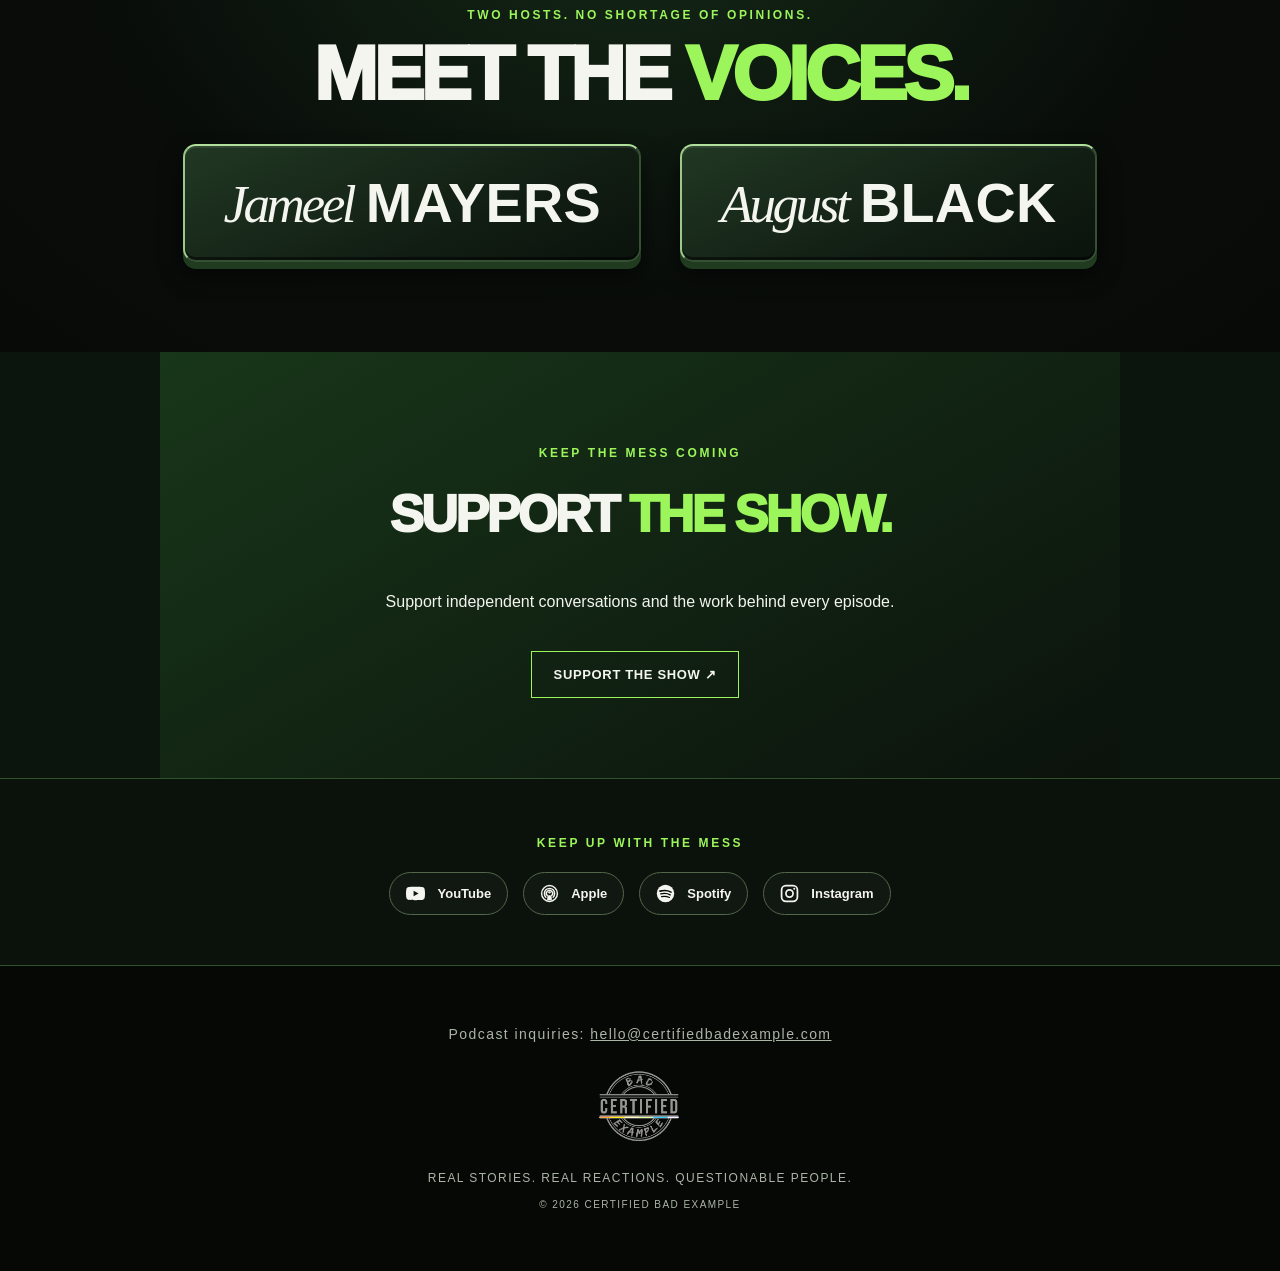
==== commit 4bfb419f: "Add files via upload" ====
--- a/index.html
+++ b/index.html
@@ -1,6 +1,6 @@
 <!doctype html><html lang="en"><head><meta charset="utf-8"><meta name="viewport" content="width=device-width,initial-scale=1"><meta name="theme-color" content="#080b09"><meta name="description" content="Certified Bad Example — Jameel Mayers and August Black react to real stories and questionable decisions."><title>Certified Bad Example | Podcast</title><link rel="stylesheet" href="styles.css"><link rel="icon" type="image/png" sizes="32x32" href="assets/favicon-32.png?v=14"><link rel="apple-touch-icon" href="assets/favicon-180.png?v=14"></head><body>
 <header class="site-header"><a href="index.html#home" class="brand" aria-label="Certified Bad Example home"><img src="assets/logo.png" alt="Certified Bad Example logo"></a><button class="menu-toggle" aria-label="Toggle navigation" aria-controls="nav" aria-expanded="false">☰</button><nav id="nav" aria-label="Main navigation"><a href="index.html#home">Home</a><a href="index.html#latest">Latest Mess</a><div class="nav-group"><button class="nav-drop" type="button" aria-expanded="false" aria-haspopup="true">Episodes <span aria-hidden="true">⌄</span></button><div class="nav-sub" id="season-nav"><a href="index.html#stories">Browse episodes</a><a href="index.html#stories" data-season-nav="1">Season One</a></div></div><div class="nav-group"><button class="nav-drop" type="button" aria-expanded="false" aria-haspopup="true">Hosts <span aria-hidden="true">⌄</span></button><div class="nav-sub"><a class="host-name" href="jameel.html"><span class="first-name">Jameel</span> <span class="last-name">Mayers</span></a><a class="host-name" href="august.html"><span class="first-name">August</span> <span class="last-name">Black</span></a></div></div><a href="support.html">Support</a></nav></header>
-<main id="home"><section class="hero reveal"><img class="hero-people" src="assets/hero-banner.webp?v=17" alt="Jameel Mayers and August Black with the original Certified Bad Example logo"></section>
+<main id="home"><section class="hero reveal"><img class="hero-people" src="assets/hero-banner.webp?v=21" alt="Anime-style illustrated banner featuring Jameel Mayers and August Black alongside the Certified Bad Example logo"></section>
 <section class="home-intro reveal"><h2>BAD DECISIONS. BIG OPINIONS. <em>ZERO FILTER.</em></h2><p>The internet is full of people making questionable choices, and we’re here to talk about them. Join Jameel Mayers and August Black as they unpack outrageous viral stories, spectacular lapses in judgment, and the occasional example of humanity getting it right. It’s unscripted, unapologetic, and packed with laughs, perspective, and just enough common sense to make you wonder where everyone else’s went.</p><p><strong>Because sometimes the best lessons come from the worst examples.</strong></p></section><section class="social-band reveal"><p>FIND YOUR FAVORITE WAY TO FOLLOW THE MESS</p><div class="socials"><a data-link="youtube" aria-label="YouTube" target="_blank" rel="noopener"><svg class="brand-icon" aria-hidden="true" viewBox="0 0 24 24"><use href="assets/icons.svg#youtube"></use></svg><span>YouTube</span></a><a data-link="apple" aria-label="Apple Podcasts" target="_blank" rel="noopener"><svg class="brand-icon" aria-hidden="true" viewBox="0 0 24 24"><use href="assets/icons.svg#apple"></use></svg><span>Apple</span></a><a data-link="spotify" aria-label="Spotify" target="_blank" rel="noopener"><svg class="brand-icon" aria-hidden="true" viewBox="0 0 24 24"><use href="assets/icons.svg#spotify"></use></svg><span>Spotify</span></a><a data-link="instagram" aria-label="Instagram" target="_blank" rel="noopener"><svg class="brand-icon" aria-hidden="true" viewBox="0 0 24 24"><use href="assets/icons.svg#instagram"></use></svg><span>Instagram</span></a></div></section>
 <section class="section reveal" id="latest"><p class="eyebrow">PRESS PLAY</p><h1>THE LATEST <em>MESS.</em></h1><div class="video-shell" id="latest-video"><div class="video-placeholder"><strong>GETTING THE LATEST EPISODE…</strong><p><a data-link="youtube" target="_blank" rel="noopener" class="button">WATCH ON YOUTUBE ↗</a></p></div></div><div id="latest-actions" class="latest-actions"><a data-link="youtube" target="_blank" rel="noopener">↗ Pop Out to YouTube</a> <a href="https://www.youtube.com/@CertifiedBadExample_Podcast?sub_confirmation=1" target="_blank" rel="noopener">Subscribe on YouTube ↗</a></div></section>
 <section class="season reveal"><p class="eyebrow">NEXT UP</p><h2>SEASON TWO. <em>COMING DECEMBER 2026.</em></h2><p>More stories. More reactions. More questionable decisions.</p></section>
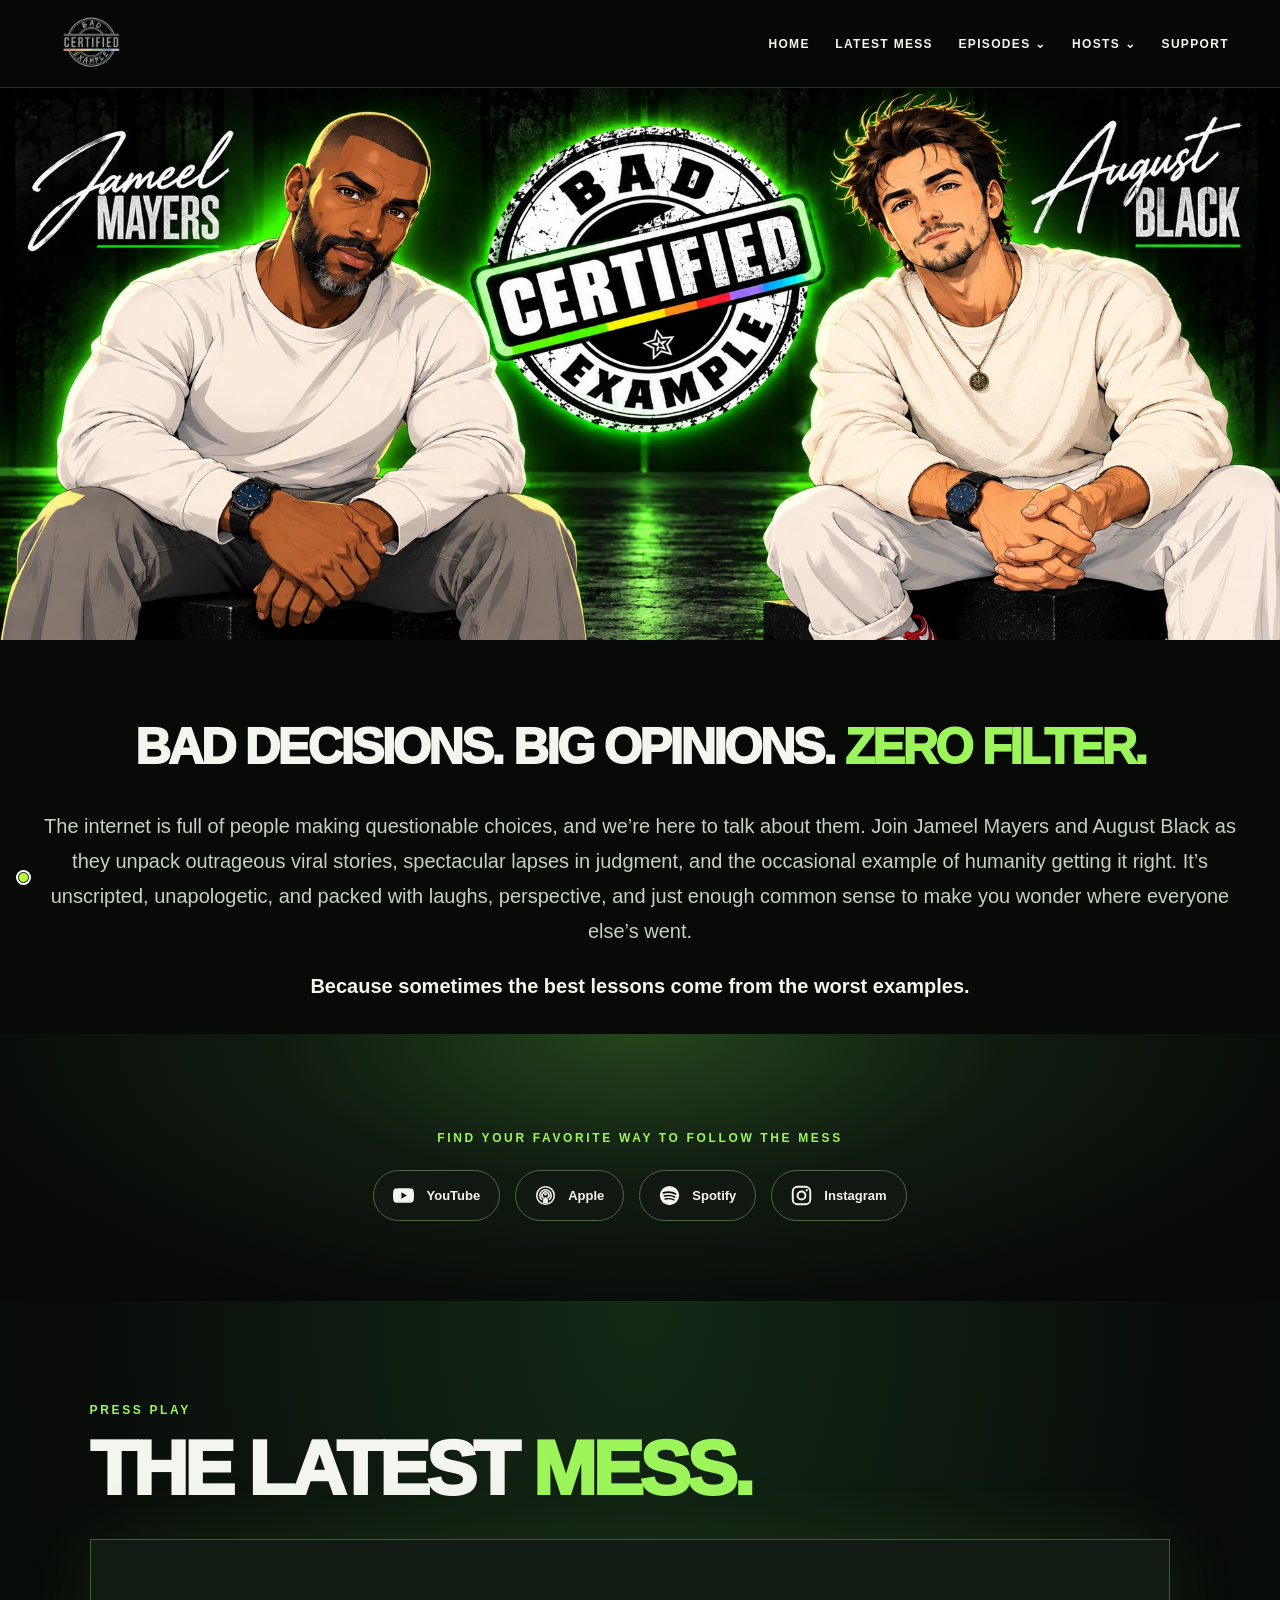
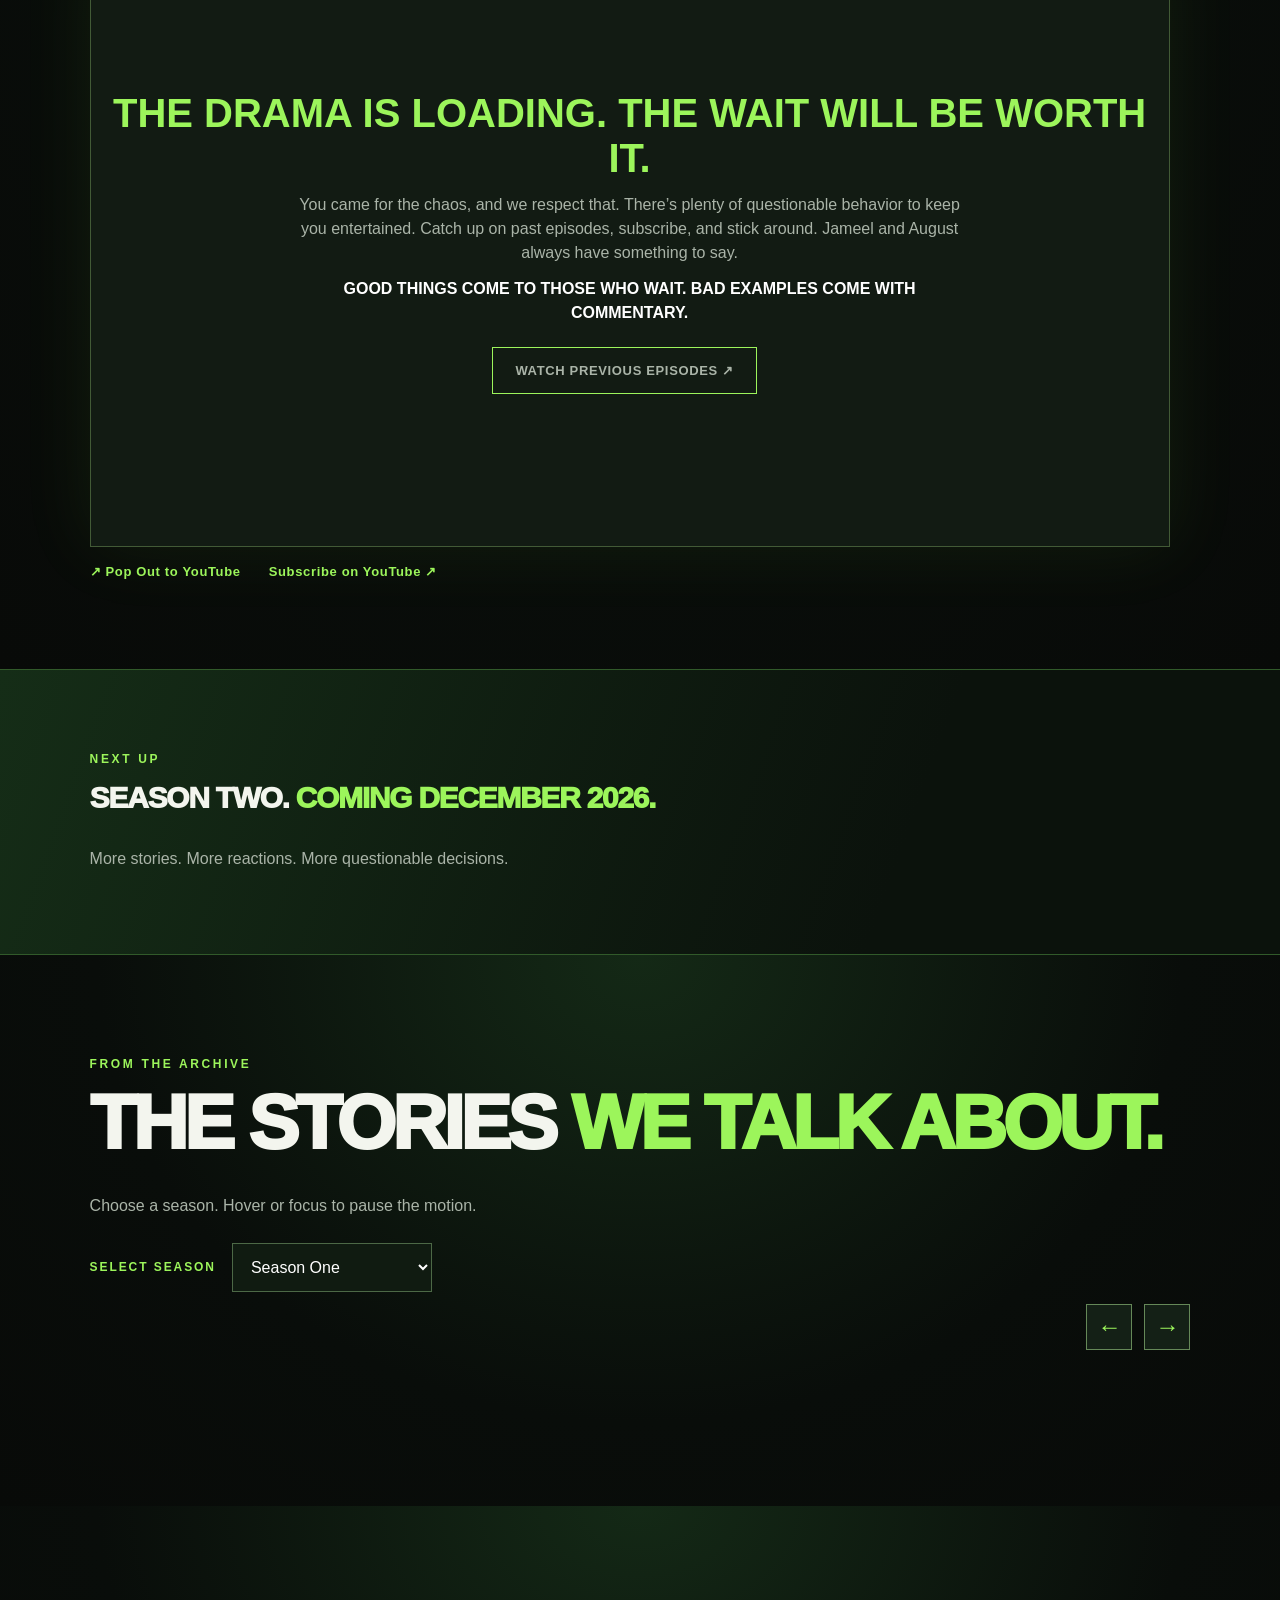
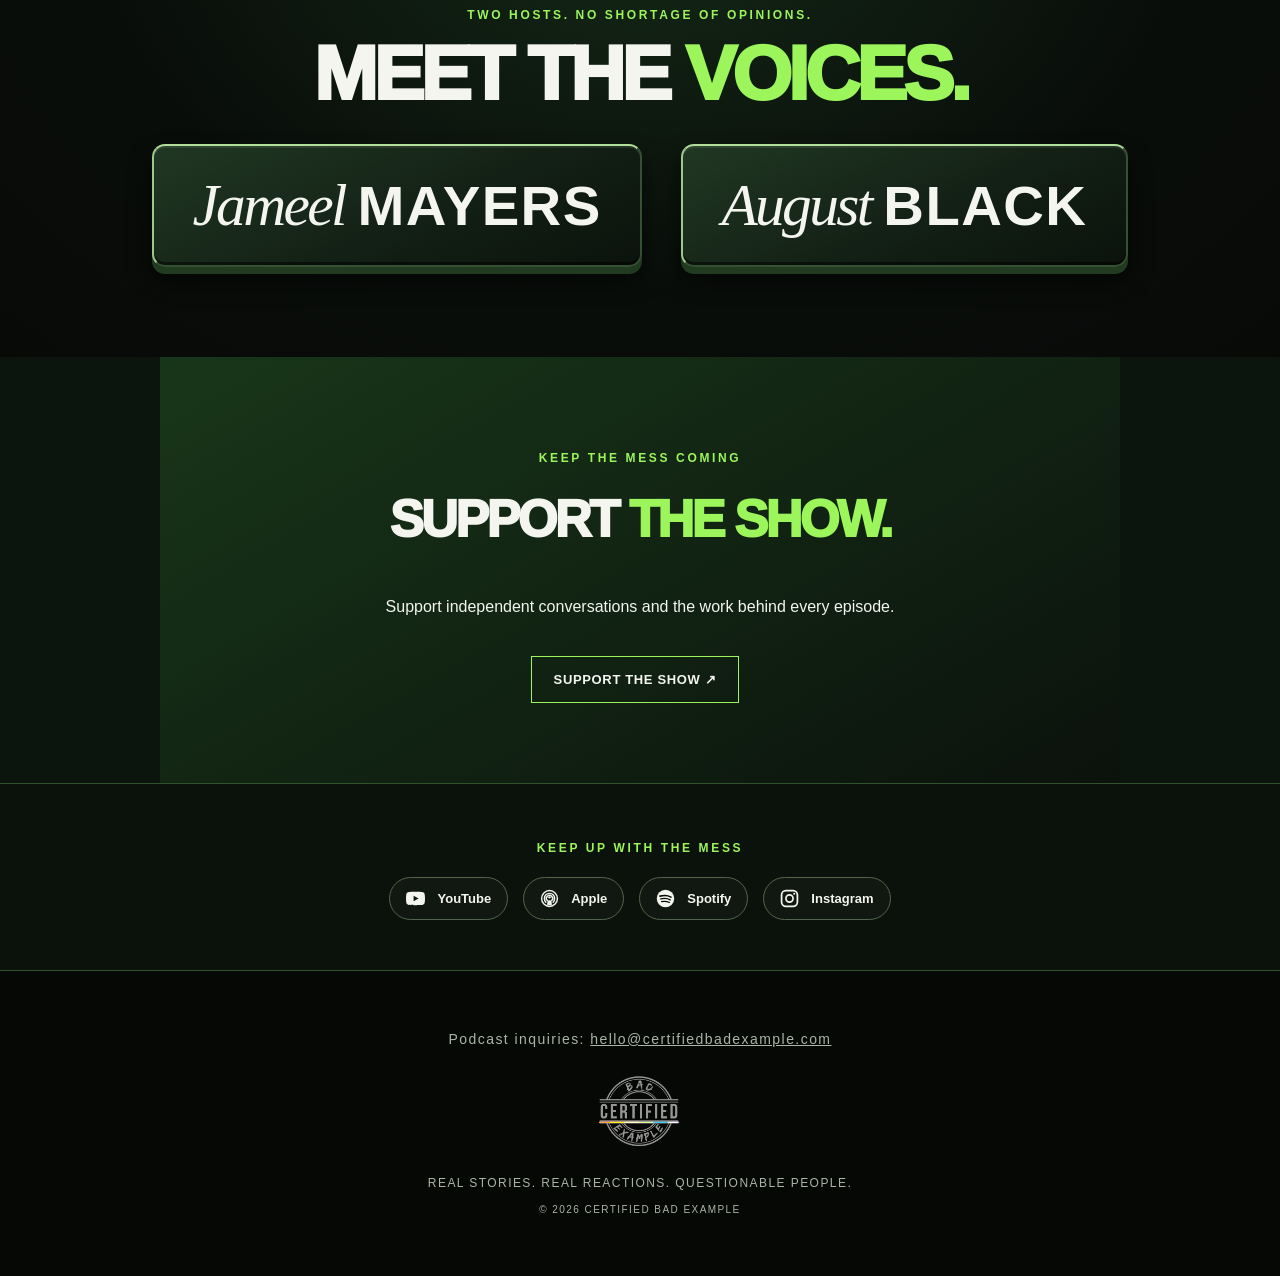
==== commit 492188a6: "Add files via upload" ====
--- a/index.html
+++ b/index.html
@@ -1,4 +1,4 @@
-<!doctype html><html lang="en"><head><meta charset="utf-8"><meta name="viewport" content="width=device-width,initial-scale=1"><meta name="theme-color" content="#080b09"><meta name="description" content="Certified Bad Example — Jameel Mayers and August Black react to real stories and questionable decisions."><title>Certified Bad Example | Podcast</title><link rel="stylesheet" href="styles.css"><link rel="icon" type="image/png" sizes="32x32" href="assets/favicon-32.png?v=14"><link rel="apple-touch-icon" href="assets/favicon-180.png?v=14"></head><body>
+<!doctype html><html lang="en"><head><meta charset="utf-8"><meta name="viewport" content="width=device-width,initial-scale=1"><meta name="theme-color" content="#080b09"><meta name="description" content="Certified Bad Example — Jameel Mayers and August Black react to real stories and questionable decisions."><title>Certified Bad Example | Podcast</title><link rel="stylesheet" href="styles.css?v=24"><link rel="icon" type="image/png" sizes="32x32" href="assets/favicon-32.png?v=14"><link rel="apple-touch-icon" href="assets/favicon-180.png?v=14"></head><body>
 <header class="site-header"><a href="index.html#home" class="brand" aria-label="Certified Bad Example home"><img src="assets/logo.png" alt="Certified Bad Example logo"></a><button class="menu-toggle" aria-label="Toggle navigation" aria-controls="nav" aria-expanded="false">☰</button><nav id="nav" aria-label="Main navigation"><a href="index.html#home">Home</a><a href="index.html#latest">Latest Mess</a><div class="nav-group"><button class="nav-drop" type="button" aria-expanded="false" aria-haspopup="true">Episodes <span aria-hidden="true">⌄</span></button><div class="nav-sub" id="season-nav"><a href="index.html#stories">Browse episodes</a><a href="index.html#stories" data-season-nav="1">Season One</a></div></div><div class="nav-group"><button class="nav-drop" type="button" aria-expanded="false" aria-haspopup="true">Hosts <span aria-hidden="true">⌄</span></button><div class="nav-sub"><a class="host-name" href="jameel.html"><span class="first-name">Jameel</span> <span class="last-name">Mayers</span></a><a class="host-name" href="august.html"><span class="first-name">August</span> <span class="last-name">Black</span></a></div></div><a href="support.html">Support</a></nav></header>
 <main id="home"><section class="hero reveal"><img class="hero-people" src="assets/hero-banner.webp?v=21" alt="Anime-style illustrated banner featuring Jameel Mayers and August Black alongside the Certified Bad Example logo"></section>
 <section class="home-intro reveal"><h2>BAD DECISIONS. BIG OPINIONS. <em>ZERO FILTER.</em></h2><p>The internet is full of people making questionable choices, and we’re here to talk about them. Join Jameel Mayers and August Black as they unpack outrageous viral stories, spectacular lapses in judgment, and the occasional example of humanity getting it right. It’s unscripted, unapologetic, and packed with laughs, perspective, and just enough common sense to make you wonder where everyone else’s went.</p><p><strong>Because sometimes the best lessons come from the worst examples.</strong></p></section><section class="social-band reveal"><p>FIND YOUR FAVORITE WAY TO FOLLOW THE MESS</p><div class="socials"><a data-link="youtube" aria-label="YouTube" target="_blank" rel="noopener"><svg class="brand-icon" aria-hidden="true" viewBox="0 0 24 24"><use href="assets/icons.svg#youtube"></use></svg><span>YouTube</span></a><a data-link="apple" aria-label="Apple Podcasts" target="_blank" rel="noopener"><svg class="brand-icon" aria-hidden="true" viewBox="0 0 24 24"><use href="assets/icons.svg#apple"></use></svg><span>Apple</span></a><a data-link="spotify" aria-label="Spotify" target="_blank" rel="noopener"><svg class="brand-icon" aria-hidden="true" viewBox="0 0 24 24"><use href="assets/icons.svg#spotify"></use></svg><span>Spotify</span></a><a data-link="instagram" aria-label="Instagram" target="_blank" rel="noopener"><svg class="brand-icon" aria-hidden="true" viewBox="0 0 24 24"><use href="assets/icons.svg#instagram"></use></svg><span>Instagram</span></a></div></section>
--- a/styles.css
+++ b/styles.css
@@ -71,3 +71,7 @@
 .hosts .host-links .host-name::after{display:none}
 @media(max-width:760px){.hosts .host-links{flex-direction:column;gap:23px}.hosts .host-links .host-name{font-size:clamp(24px,6vw,38px);width:min(100%,390px);padding:17px 14px}}
 @media(prefers-reduced-motion:reduce){.hosts .host-links .host-name{transition:none}}
+
+/* v24: deliberately contrasting first/last-name lettering on homepage */
+#hosts .host-links a.host-name > span.first-name {font-family:"Brush Script MT","Segoe Script","URW Chancery L",cursive!important;font-size:1.12em!important;font-style:italic!important;font-weight:400!important;letter-spacing:-.045em!important;text-transform:none!important;}
+#hosts .host-links a.host-name > span.last-name {font-family:Impact,"Arial Narrow","Arial Black",sans-serif!important;font-size:1.06em!important;font-style:normal!important;font-weight:900!important;letter-spacing:.025em!important;text-transform:uppercase!important;}
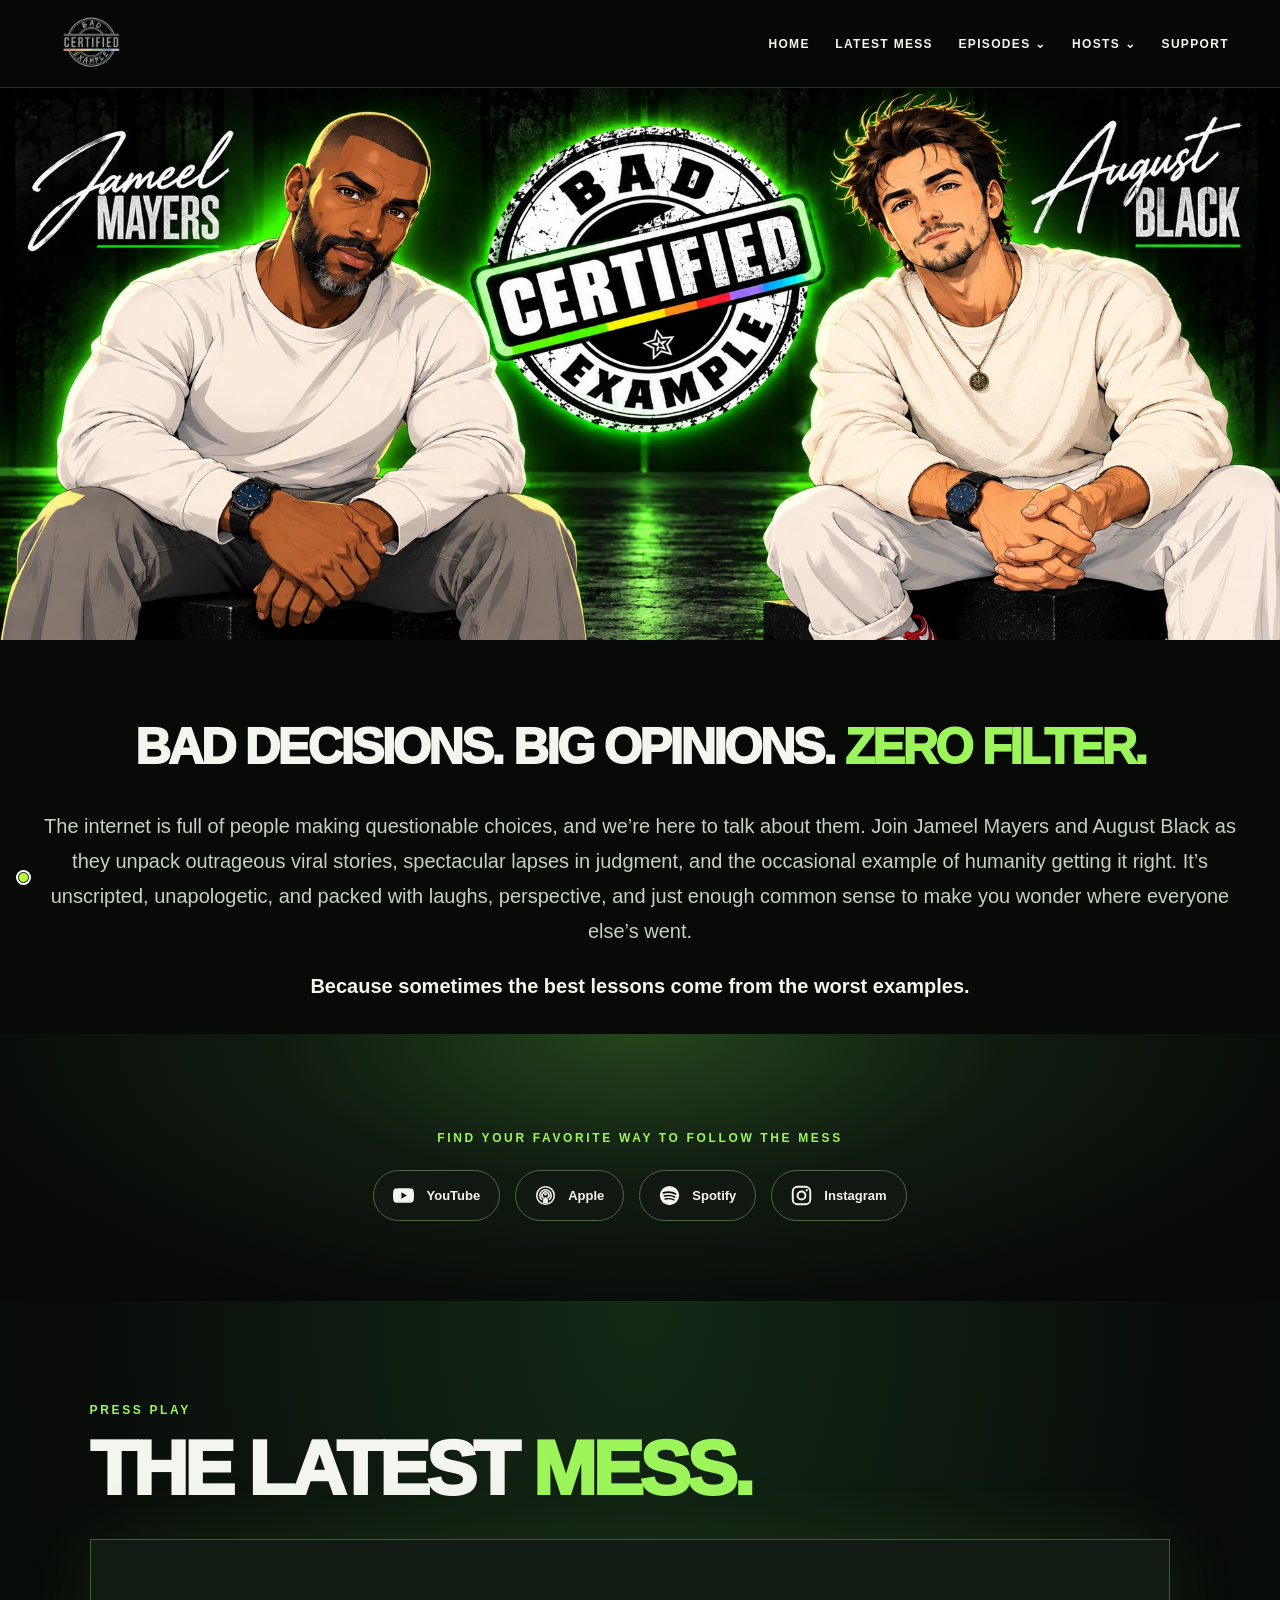
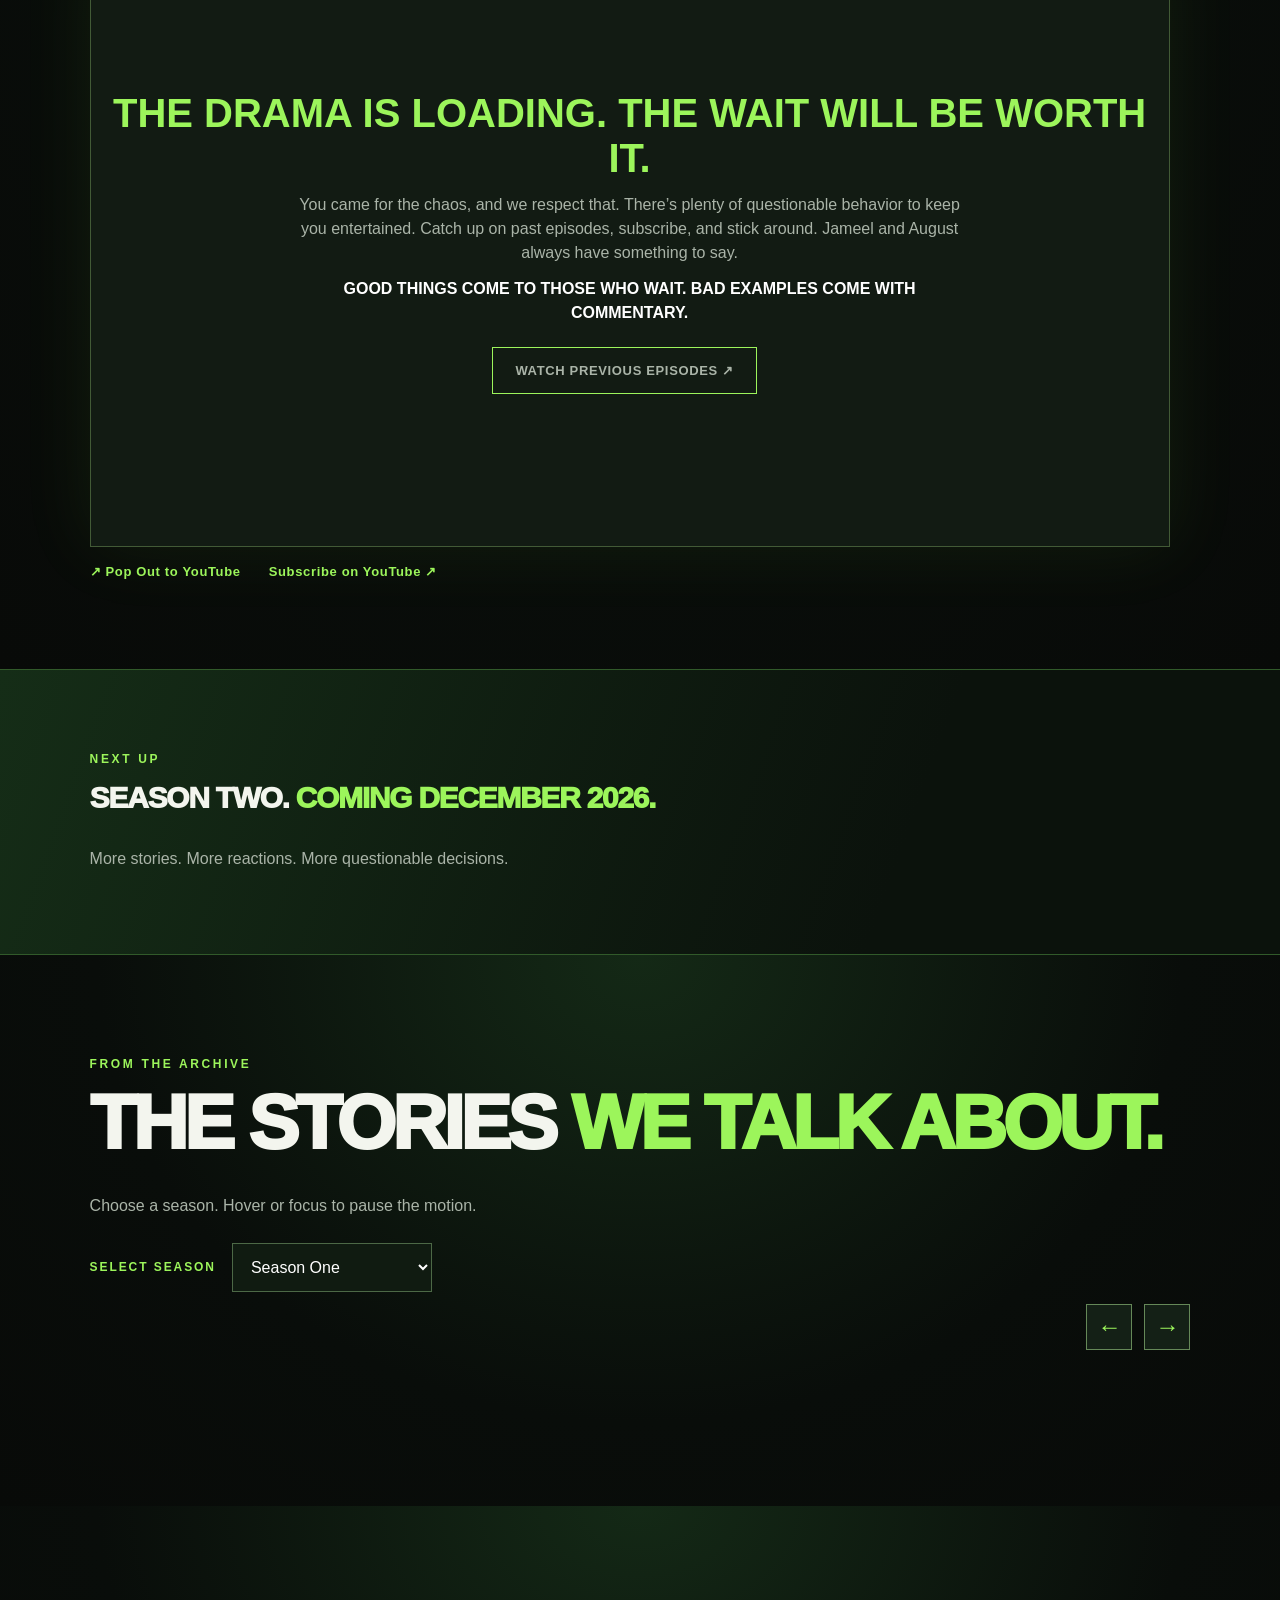
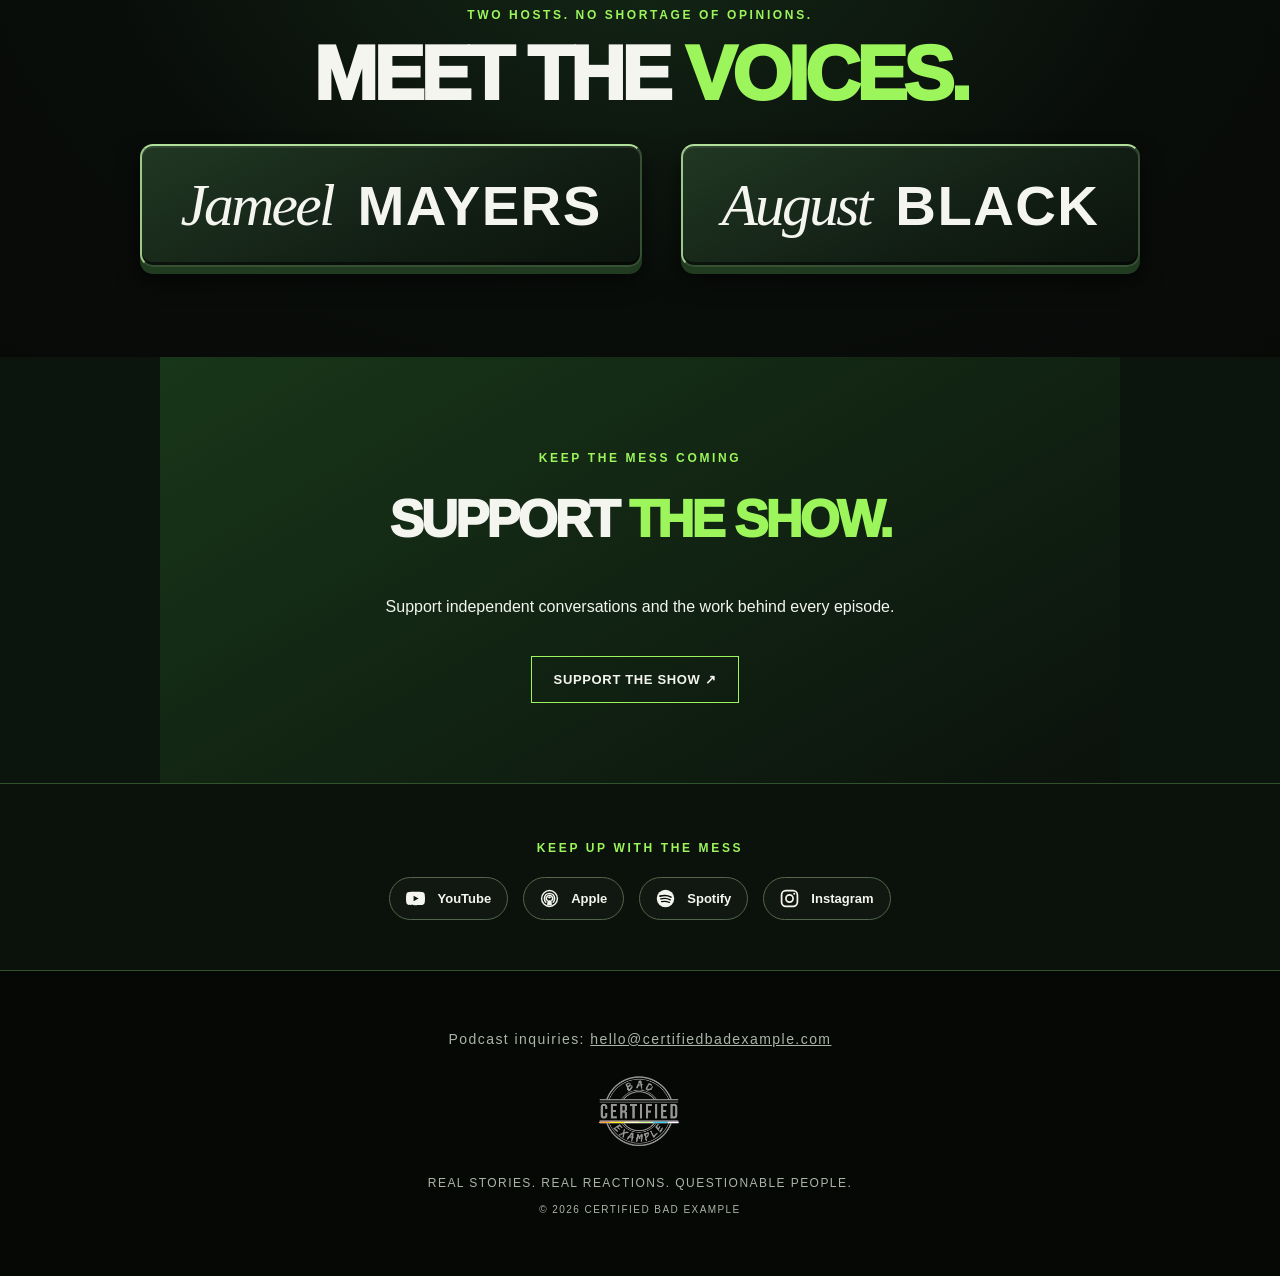
==== commit e1d314ae: "Add files via upload" ====
--- a/index.html
+++ b/index.html
@@ -1,4 +1,4 @@
-<!doctype html><html lang="en"><head><meta charset="utf-8"><meta name="viewport" content="width=device-width,initial-scale=1"><meta name="theme-color" content="#080b09"><meta name="description" content="Certified Bad Example — Jameel Mayers and August Black react to real stories and questionable decisions."><title>Certified Bad Example | Podcast</title><link rel="stylesheet" href="styles.css?v=24"><link rel="icon" type="image/png" sizes="32x32" href="assets/favicon-32.png?v=14"><link rel="apple-touch-icon" href="assets/favicon-180.png?v=14"></head><body>
+<!doctype html><html lang="en"><head><meta charset="utf-8"><meta name="viewport" content="width=device-width,initial-scale=1"><meta name="theme-color" content="#080b09"><meta name="description" content="Certified Bad Example — Jameel Mayers and August Black react to real stories and questionable decisions."><title>Certified Bad Example | Podcast</title><link rel="stylesheet" href="styles.css?v=25"><link rel="icon" type="image/png" sizes="32x32" href="assets/favicon-32.png?v=14"><link rel="apple-touch-icon" href="assets/favicon-180.png?v=14"></head><body>
 <header class="site-header"><a href="index.html#home" class="brand" aria-label="Certified Bad Example home"><img src="assets/logo.png" alt="Certified Bad Example logo"></a><button class="menu-toggle" aria-label="Toggle navigation" aria-controls="nav" aria-expanded="false">☰</button><nav id="nav" aria-label="Main navigation"><a href="index.html#home">Home</a><a href="index.html#latest">Latest Mess</a><div class="nav-group"><button class="nav-drop" type="button" aria-expanded="false" aria-haspopup="true">Episodes <span aria-hidden="true">⌄</span></button><div class="nav-sub" id="season-nav"><a href="index.html#stories">Browse episodes</a><a href="index.html#stories" data-season-nav="1">Season One</a></div></div><div class="nav-group"><button class="nav-drop" type="button" aria-expanded="false" aria-haspopup="true">Hosts <span aria-hidden="true">⌄</span></button><div class="nav-sub"><a class="host-name" href="jameel.html"><span class="first-name">Jameel</span> <span class="last-name">Mayers</span></a><a class="host-name" href="august.html"><span class="first-name">August</span> <span class="last-name">Black</span></a></div></div><a href="support.html">Support</a></nav></header>
 <main id="home"><section class="hero reveal"><img class="hero-people" src="assets/hero-banner.webp?v=21" alt="Anime-style illustrated banner featuring Jameel Mayers and August Black alongside the Certified Bad Example logo"></section>
 <section class="home-intro reveal"><h2>BAD DECISIONS. BIG OPINIONS. <em>ZERO FILTER.</em></h2><p>The internet is full of people making questionable choices, and we’re here to talk about them. Join Jameel Mayers and August Black as they unpack outrageous viral stories, spectacular lapses in judgment, and the occasional example of humanity getting it right. It’s unscripted, unapologetic, and packed with laughs, perspective, and just enough common sense to make you wonder where everyone else’s went.</p><p><strong>Because sometimes the best lessons come from the worst examples.</strong></p></section><section class="social-band reveal"><p>FIND YOUR FAVORITE WAY TO FOLLOW THE MESS</p><div class="socials"><a data-link="youtube" aria-label="YouTube" target="_blank" rel="noopener"><svg class="brand-icon" aria-hidden="true" viewBox="0 0 24 24"><use href="assets/icons.svg#youtube"></use></svg><span>YouTube</span></a><a data-link="apple" aria-label="Apple Podcasts" target="_blank" rel="noopener"><svg class="brand-icon" aria-hidden="true" viewBox="0 0 24 24"><use href="assets/icons.svg#apple"></use></svg><span>Apple</span></a><a data-link="spotify" aria-label="Spotify" target="_blank" rel="noopener"><svg class="brand-icon" aria-hidden="true" viewBox="0 0 24 24"><use href="assets/icons.svg#spotify"></use></svg><span>Spotify</span></a><a data-link="instagram" aria-label="Instagram" target="_blank" rel="noopener"><svg class="brand-icon" aria-hidden="true" viewBox="0 0 24 24"><use href="assets/icons.svg#instagram"></use></svg><span>Instagram</span></a></div></section>
--- a/styles.css
+++ b/styles.css
@@ -75,3 +75,7 @@
 /* v24: deliberately contrasting first/last-name lettering on homepage */
 #hosts .host-links a.host-name > span.first-name {font-family:"Brush Script MT","Segoe Script","URW Chancery L",cursive!important;font-size:1.12em!important;font-style:italic!important;font-weight:400!important;letter-spacing:-.045em!important;text-transform:none!important;}
 #hosts .host-links a.host-name > span.last-name {font-family:Impact,"Arial Narrow","Arial Black",sans-serif!important;font-size:1.06em!important;font-style:normal!important;font-weight:900!important;letter-spacing:.025em!important;text-transform:uppercase!important;}
+
+/* v25: remove only host contact container border; separate first and last names */
+.host-email-contact{border:none;border-radius:0;}
+#hosts .host-links a.host-name{gap:calc(.24em + 12px);}
